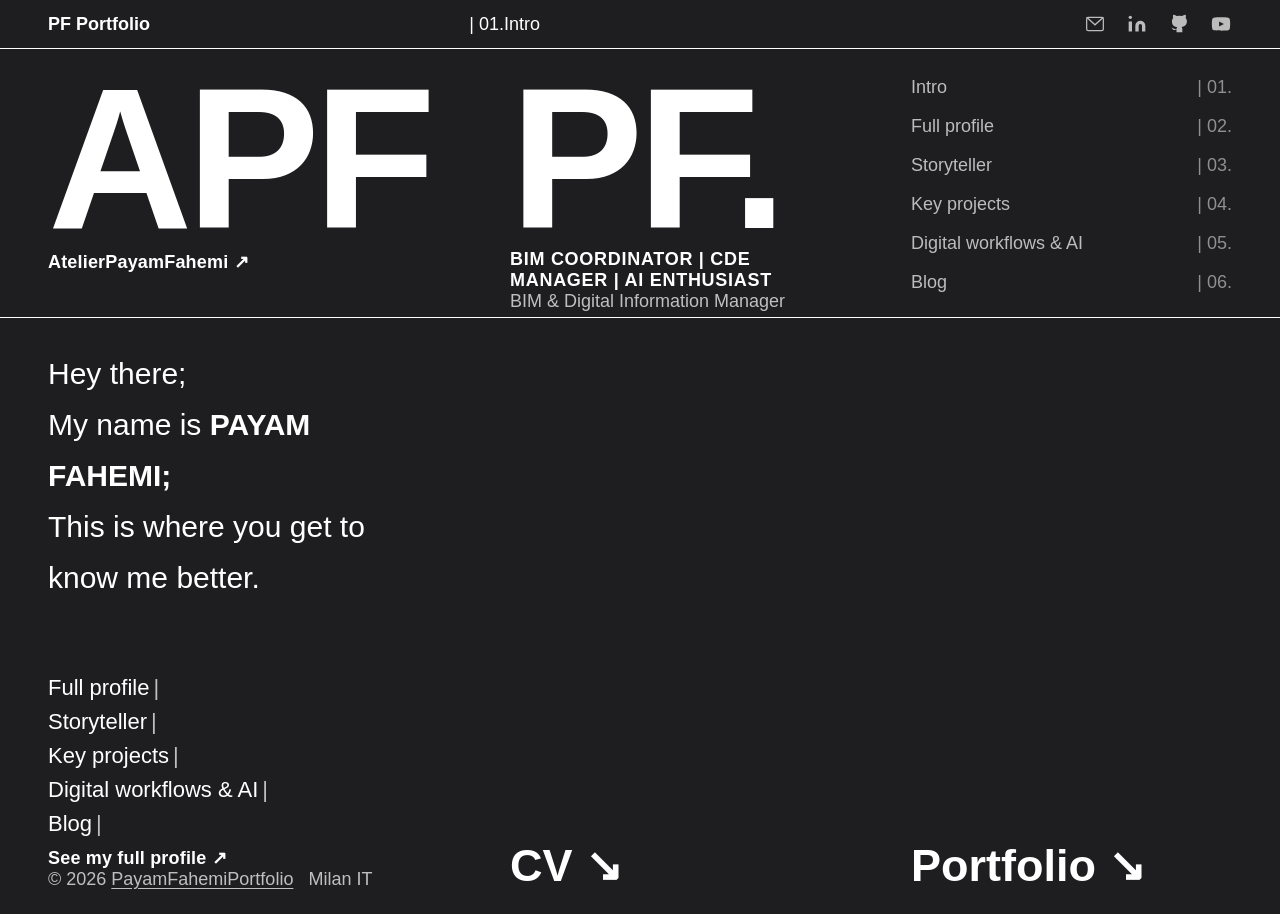
==== index.html @ fe6415f7 "Update index.html" ====
<!DOCTYPE html>
<html lang="en">
<head>
  <meta charset="UTF-8" />
  <meta name="viewport" content="width=device-width, initial-scale=1.0" />
  <title>PF Portfolio</title>
  <link rel="stylesheet" href="css/style.css" />
</head>
<body>

  <!-- ═══════════════════════════════════════════
       HORIZONTAL LINE 1 — separates nav from content
  ═══════════════════════════════════════════ -->

  <!-- NAV ROW -->
  <header class="nav-row">
    <span class="nav-brand">PF Portfolio</span>
    <span class="nav-section">| 01.Intro</span>
    <div class="nav-icons">
      <!-- TODO: replace hrefs with your actual URLs -->
      <a href="mailto:fahemipayam@gmail.com" class="icon-link" aria-label="Email">
        <svg viewBox="0 0 24 24" fill="none" stroke="currentColor" stroke-width="1.5"><rect x="2" y="4" width="20" height="16" rx="2"/><polyline points="2,4 12,13 22,4"/></svg>
      </a>
      <a href="https://www.linkedin.com/in/payamfahemi/" target="_blank" class="icon-link" aria-label="LinkedIn">
        <svg viewBox="0 0 24 24" fill="currentColor"><path d="M16 8a6 6 0 0 1 6 6v7h-4v-7a2 2 0 0 0-2-2 2 2 0 0 0-2 2v7h-4v-7a6 6 0 0 1 6-6z"/><rect x="2" y="9" width="4" height="12"/><circle cx="4" cy="4" r="2"/></svg>
      </a>
      <a href="https://github.com/AtelierPayamFahemi" target="_blank" class="icon-link" aria-label="GitHub">
        <svg viewBox="0 0 24 24" fill="currentColor"><path d="M9 19c-5 1.5-5-2.5-7-3m14 6v-3.87a3.37 3.37 0 0 0-.94-2.61c3.14-.35 6.44-1.54 6.44-7A5.44 5.44 0 0 0 20 4.77 5.07 5.07 0 0 0 19.91 1S18.73.65 16 2.48a13.38 13.38 0 0 0-7 0C6.27.65 5.09 1 5.09 1A5.07 5.07 0 0 0 5 4.77a5.44 5.44 0 0 0-1.5 3.78c0 5.42 3.3 6.61 6.44 7A3.37 3.37 0 0 0 9 18.13V22"/></svg>
      </a>
      <a href="http://www.youtube.com/@AtelierPayamFahemi" target="_blank" class="icon-link" aria-label="YouTube">
        <svg viewBox="0 0 24 24" fill="currentColor"><path d="M22.54 6.42a2.78 2.78 0 0 0-1.95-1.96C18.88 4 12 4 12 4s-6.88 0-8.59.46a2.78 2.78 0 0 0-1.95 1.96A29 29 0 0 0 1 12a29 29 0 0 0 .46 5.58A2.78 2.78 0 0 0 3.41 19.6C5.12 20 12 20 12 20s6.88 0 8.59-.46a2.78 2.78 0 0 0 1.95-1.96A29 29 0 0 0 23 12a29 29 0 0 0-.46-5.58z"/><polygon points="9.75,15.02 15.5,12 9.75,8.98 9.75,15.02" fill="#1E1E20"/></svg>
      </a>
    </div>
  </header>

  <!-- HORIZONTAL LINE 1 -->
  <div class="h-line"></div>

  <!-- ═══════════════════════════════════════════
       MAIN 3-COLUMN GRID
  ═══════════════════════════════════════════ -->
  <main class="main-grid">

    <!-- ── COL 1: APF + AtelierPayamFahemi ── -->
    <section class="col col-1">
      <div class="col-top">
        <h1 class="giant-text">APF</h1>
        <a href="http://www.youtube.com/@AtelierPayamFahemi"
           target="_blank" class="atelier-link">
          AtelierPayamFahemi ↗
        </a>
      </div>
      <div class="col-middle">
        <p class="intro-text">
          Hey there;<br>My name is <strong>PAYAM FAHEMI;</strong><br>This is where you get to know me better.
        </p>
          <nav class="intro-nav">
            <a href="full-profile.html" class="intro-nav-item">Full profile<span class="nav-cursor">|</span><span class="nav-phrase"> Explores my digital CV to view my full professional background, key achievements, and technical skill set.</span></a>
            <a href="storyteller.html" class="intro-nav-item">Storyteller<span class="nav-cursor">|</span><span class="nav-phrase"> Unfolds my professional journey through selected real-world projects, revealing the challenges, lessons, and milestones behind each experience.</span></a>
            <a href="key-projects.html" class="intro-nav-item">Key projects<span class="nav-cursor">|</span><span class="nav-phrase"> Explores a collection of personal projects and creative experiments that reflect my passion for architecture, BIM, and digital innovation.</span></a>
            <a href="digital-workflows.html" class="intro-nav-item">Digital workflows &amp; AI<span class="nav-cursor">|</span><span class="nav-phrase"> Showcases my hands-on experience in developing digital processes, BIM automation, and the use of Artificial Intelligence in architecture.</span></a>
            <a href="blog.html" class="intro-nav-item">Blog<span class="nav-cursor">|</span><span class="nav-phrase"> Shares my thoughts and discoveries, documenting how I continuously engage with architecture, BIM, technology, and the rapidly evolving digital world.</span></a>
            <a href="full-profile.html" class="atelier-link">See my full profile ↗</a>
          </nav>
      </div>
      <div class="col-bottom">
        <div class="footer-col">
          <span>© 2026 <a href="index.html" class="footer-link">PayamFahemiPortfolio</a> &nbsp; Milan IT</span>
        </div>
      </div>
    </section>

    <!-- ── COL 2: PF. + CV ── -->
    <section class="col col-2">
      <div class="col-top">
        <h1 class="giant-text">PF.</h1>
        <!-- <span class="architect-title">PAYAM FAHEMI</span> -->
        <p class="role-line">BIM COORDINATOR | CDE MANAGER | AI ENTHUSIAST</p>
        <p class="role-sub">BIM &amp; Digital Information Manager</p>
      </div>
      <div class="col-bottom">
        <div>
        <div class="cta-links">
          <a href="PDF/CV_2026-PayamFahemi.pdf" class="cta-link" download>CV ↘</a>
        </div>
      </div>
    </section>

    <!-- ── COL 3: nav links + roles + timelapse ── -->
    <section class="col col-3">
      <div class="col-top">
        <nav class="page-nav">
          <a href="index.html"              class="page-nav-item">Intro           <span class="nav-num">| 01.</span></a>
          <a href="full-profile.html"       class="page-nav-item">Full profile     <span class="nav-num">| 02.</span></a>
          <a href="storyteller.html"        class="page-nav-item">Storyteller      <span class="nav-num">| 03.</span></a>
          <a href="key-projects.html"       class="page-nav-item">Key projects     <span class="nav-num">| 04.</span></a>
          <a href="digital-workflows.html"  class="page-nav-item">Digital workflows & AI      <span class="nav-num">| 05.</span></a>
          <a href="blog.html"               class="page-nav-item">Blog             <span class="nav-num">| 06.</span></a>
        </nav>
      </div>
        <div class="col-bottom">
          <div class="cta-links">
            <a href="PDF/Portfolio.pdf" class="cta-link" download>Portfolio ↘</a>
          </div>
        </div>
    </section>

  </main>

  <script>
    // Reset typing animation on each hover
    document.querySelectorAll('.intro-nav-item').forEach(item => {
      const phrase = item.querySelector('.nav-phrase');
      item.addEventListener('mouseenter', () => {
        phrase.style.animation = 'none';
        phrase.offsetHeight; // force reflow
        phrase.style.animation = '';
      });
    });
  </script>
  
</body>
</html>
---- css/style.css ----
/* ═══════════════════════════════════════════
   DESIGN TOKENS
═══════════════════════════════════════════ */
:root {
  --paper:       #1E1E20;
  --white:       #FFFFFF;
  --offwhite:    #BFBFBF;
  --font:        'Calibri', 'Calibri Regular', sans-serif;

  /* Font sizes */
  --fs-giant:    200px;   /* APF, PF. */
  --fs-cta:      45px;    /* Portfolio, CV */
  --fs-body:     18px;    /* all other text */

  /* Layout */
  --gap-col:     80px;    /* gap A — between columns */
  --gap-edge:    48px;    /* gap B — left and right page margin */
  --line-h:      1px;     /* horizontal lines thickness */
  --nav-h:       48px;    /* nav row height */

  --fs-intro-text: 30px;   /* Hey there block */
  --fs-intro-nav:  22px;   /* page list */
}

/* ═══════════════════════════════════════════
   RESET & BASE
═══════════════════════════════════════════ */
*, *::before, *::after { box-sizing: border-box; margin: 0; padding: 0; }

html, body {
  width: 100%;
  height: 100%;
  overflow: hidden;
  background: var(--paper);
  color: var(--white);
  font-family: var(--font);
  font-size: var(--fs-body);
}

a { text-decoration: none; color: inherit; }

/* ═══════════════════════════════════════════
   NAV ROW
═══════════════════════════════════════════ */
.nav-row {
  display: grid;
  grid-template-columns: 1fr 1fr 1fr;
  column-gap: var(--gap-col);
  padding: 0 var(--gap-edge);
  height: var(--nav-h);
  align-items: center;
}

.nav-brand {
  font-size: var(--fs-body);
  font-weight: 700;
  color: var(--white);
  white-space: nowrap;
}

.nav-section {
  font-size: var(--fs-body);
  color: var(--white);
  flex: 1;
}

.nav-icons {
  display: flex;
  align-items: center;
  gap: 20px;
  margin-left: auto;
}

.icon-link {
  width: 22px;
  height: 22px;
  color: var(--white);
  display: flex;
  align-items: center;
  justify-content: center;
  opacity: 0.7;
  transition: opacity 0.2s;
}
.icon-link svg { width: 20px; height: 20px; }
.icon-link:hover { opacity: 1; }

/* ═══════════════════════════════════════════
   HORIZONTAL LINES
═══════════════════════════════════════════ */
.h-line {
  width: 100%;
  height: var(--line-h);
  background: var(--white);
}

.h-line--col {
  width: 100%;
  height: var(--line-h);
  background: var(--white);
  margin: 12px 0;
}

/* ═══════════════════════════════════════════
   MAIN 3-COLUMN GRID
═══════════════════════════════════════════ */
.main-grid {
  display: grid;
  grid-template-columns: 1fr 1fr 1fr;
  column-gap: var(--gap-col);
  padding: 0 var(--gap-edge);
  height: calc(100vh - var(--nav-h) - var(--line-h));
  overflow: visible;
  position: relative;
}

/* Continuous horizontal line 2 — spans all 3 columns */
.main-grid::after {
  content: '';
  position: absolute;
  left: 0;
  right: 0;
  height: 1px;
  background: var(--white);
  top: calc(var(--fs-giant) * 0.9 + 16px + 72px);
  pointer-events: none;
}

.col {
  display: flex;
  flex-direction: column;
  height: 100%;
  overflow: visible;
}

.col-top {
  padding-top: 20px;
}

.col-bottom {
  margin-top: auto;
  padding-bottom: 24px;
}

.col-1 .col-middle {
  flex: 1;
  display: flex;
  flex-direction: column;
  justify-content: center;
  gap: 48px;
  max-height: fit-content;
  align-self: center;
  padding-top: 75px;
  overflow: visible;
}

/* ═══════════════════════════════════════════
   GIANT TEXT — APF / PF.
═══════════════════════════════════════════ */
.giant-text {
  font-size: var(--fs-giant);
  font-weight: 700;
  color: var(--white);
  line-height: 0.9;
  letter-spacing: -0.03em;
}

/* ═══════════════════════════════════════════
   COL 1
═══════════════════════════════════════════ */
.atelier-link {
  font-size: var(--fs-body);
  color: var(--white);
  font-weight: 700;
  letter-spacing: 0.01em; 
  transition: opacity 0.2s;
  margin-top: 2px;
  display: inline-block;
}
.atelier-link:hover { opacity: 0.7; }

.footer-col {
  display: flex;
  flex-direction: column;
  gap: 4px;
  font-size: var(--fs-body);
  color: var(--offwhite);
  margin-top: auto;
}

.footer-link {
  color: var(--offwhite);
  text-decoration: underline;
  text-underline-offset: 3px;
}


/* ═══════════════════════════════════════════
   COL 2
═══════════════════════════════════════════ */
.architect-title {
  font-size: var(--fs-body);
  color: var(--white);
  font-weight: 700;
}

.intro-text {
  font-size: var(--fs-intro-text);
  color: var(--white);
  line-height: 1.7;
  flex: 1;
  padding-top: 0px;
}

.cta-links {
  display: flex;
  flex-direction: column;
  gap: 4px;
}

.cta-link {
  font-size: var(--fs-cta);
  font-weight: 700;
  color: var(--white);
  line-height: 1.1;
  transition: opacity 0.2s;
}
.cta-link:hover { opacity: 0.7; }

/* ═══════════════════════════════════════════
   COL 3
═══════════════════════════════════════════ */
.page-nav {
  display: flex;
  flex-direction: column;
  gap: 2px;
}

.page-nav-item {
  font-size: var(--fs-body);
  color: var(--white);
  display: flex;
  justify-content: space-between;
  align-items: baseline;
  opacity: 0.7;
  transition: opacity 0.2s;
  padding: 8px 0;
}
.page-nav-item:hover { opacity: 1; }

.nav-num {
  color: var(--offwhite);
  font-size: var(--fs-body);
}

.roles {
  margin-top: 16px;
  display: flex;
  flex-direction: column;
  gap: 2px;
}

.role-line {
  font-size: var(--fs-body);
  color: var(--white);
  font-weight: 700;
  letter-spacing: 0.04em;
}

.role-sub {
  font-size: var(--fs-body);
  color: var(--offwhite);
}

/* ── Timelapse ── */
.timelapse-wrap {
  flex: 1;
  margin-top: 0px;
  overflow: hidden;
}

.timelapse-placeholder,
.timelapse-video {
  width: 100%;
  height: 100%;
  background: #252527;
  object-fit: cover;
  display: block;
}

/* ─── INTRO NAV LIST ──────────────────────────────────── */
.intro-nav {
  display:        flex;
  flex-direction: column;
  gap:            8px;
  margin-top:     24px;
}

.intro-nav-item {
  position:    relative;
  white-space: nowrap;
  display:     flex;
  align-items: baseline;
  font-size: var(--fs-intro-nav);
}

.nav-phrase {
  position:   absolute;
  left:       60%;
  top:        0;
  color:      var(--offwhite);
  font-style: italic;
  white-space: nowrap;
  overflow:   hidden;
  max-width:  0;
  z-index:    999;
  pointer-events: none;
}

.intro-nav-item:hover .nav-phrase {
  animation: typeIn 0.6s steps(30, end) forwards;
}

@keyframes typeIn {
  from { max-width: 0; }
  to   { max-width: 1800px; }
}

.intro-nav-item:hover::after { opacity: 1; }

.nav-cursor {
  display:     inline-block;
  margin-right: 0;
  margin-left: 4px;
  animation:   blink 1s step-end infinite;
  color:       var(--offwhite);
}

@keyframes blink {
  0%, 100% { opacity: 1; }
  50%       { opacity: 0; }
}
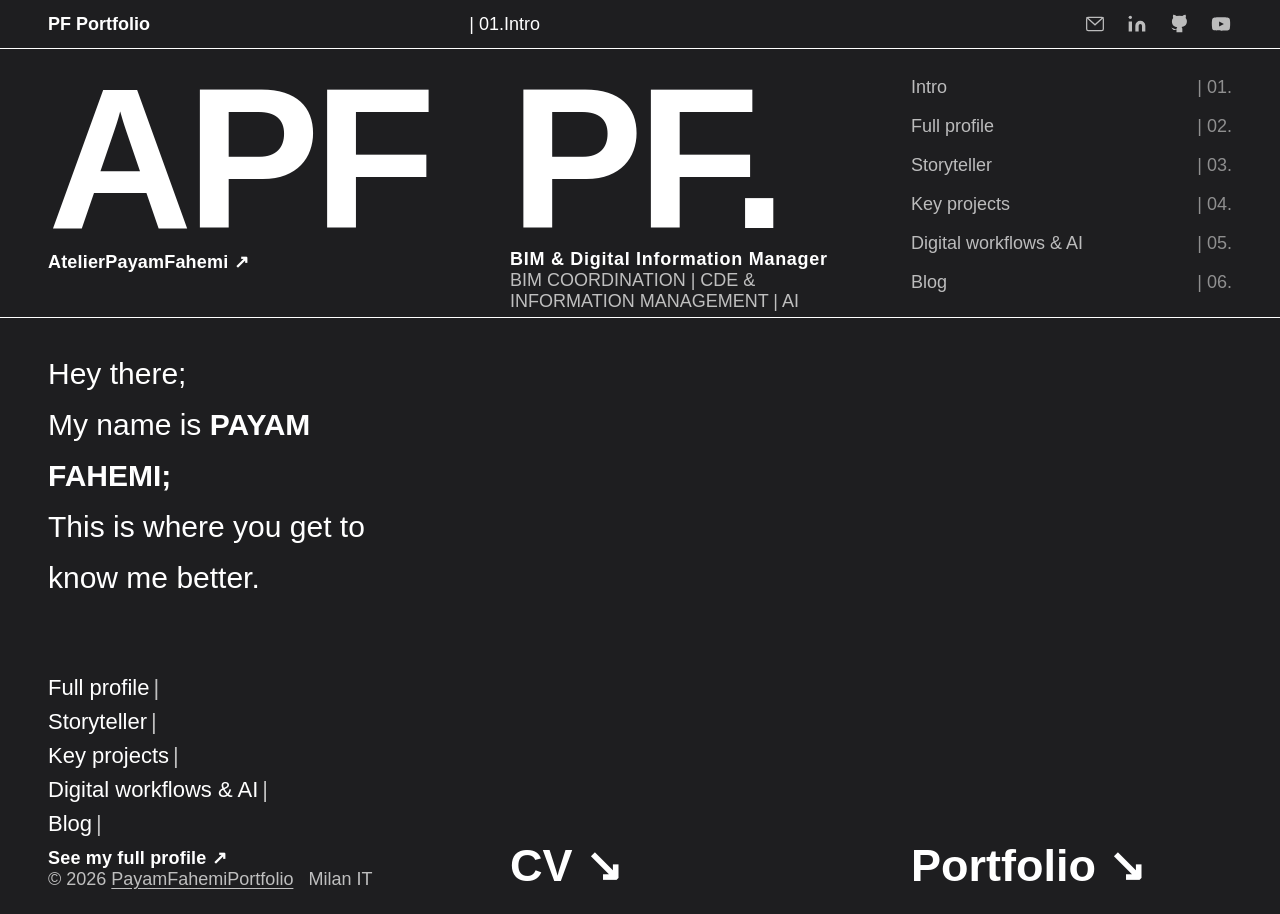
==== commit bd41f1b5: "Update index.html" ====
--- a/index.html
+++ b/index.html
@@ -75,8 +75,8 @@
       <div class="col-top">
         <h1 class="giant-text">PF.</h1>
         <!-- <span class="architect-title">PAYAM FAHEMI</span> -->
-        <p class="role-line">BIM COORDINATOR | CDE MANAGER | AI ENTHUSIAST</p>
-        <p class="role-sub">BIM &amp; Digital Information Manager</p>
+        <p class="role-line">BIM &amp; Digital Information Manager</p>
+        <p class="role-sub">BIM COORDINATION | CDE &amp INFORMATION MANAGEMENT | AI</p>
       </div>
       <div class="col-bottom">
         <div>
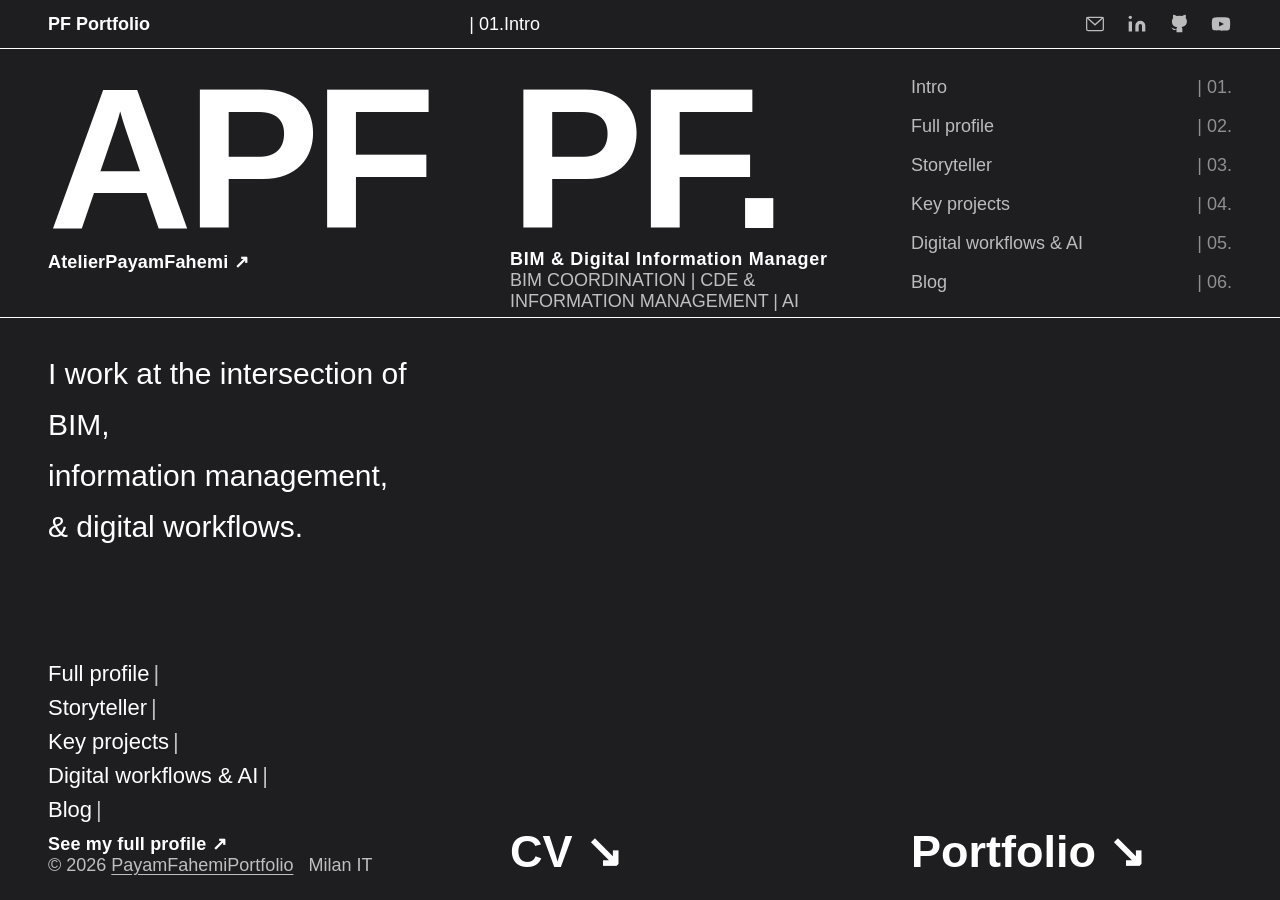
==== commit db6ab08a: "Update index.html" ====
--- a/index.html
+++ b/index.html
@@ -52,7 +52,7 @@
       </div>
       <div class="col-middle">
         <p class="intro-text">
-          Hey there;<br>My name is <strong>PAYAM FAHEMI;</strong><br>This is where you get to know me better.
+          I work at the intersection of BIM,<br>information management,<br>&amp digital workflows.
         </p>
           <nav class="intro-nav">
             <a href="full-profile.html" class="intro-nav-item">Full profile<span class="nav-cursor">|</span><span class="nav-phrase"> Explores my digital CV to view my full professional background, key achievements, and technical skill set.</span></a>
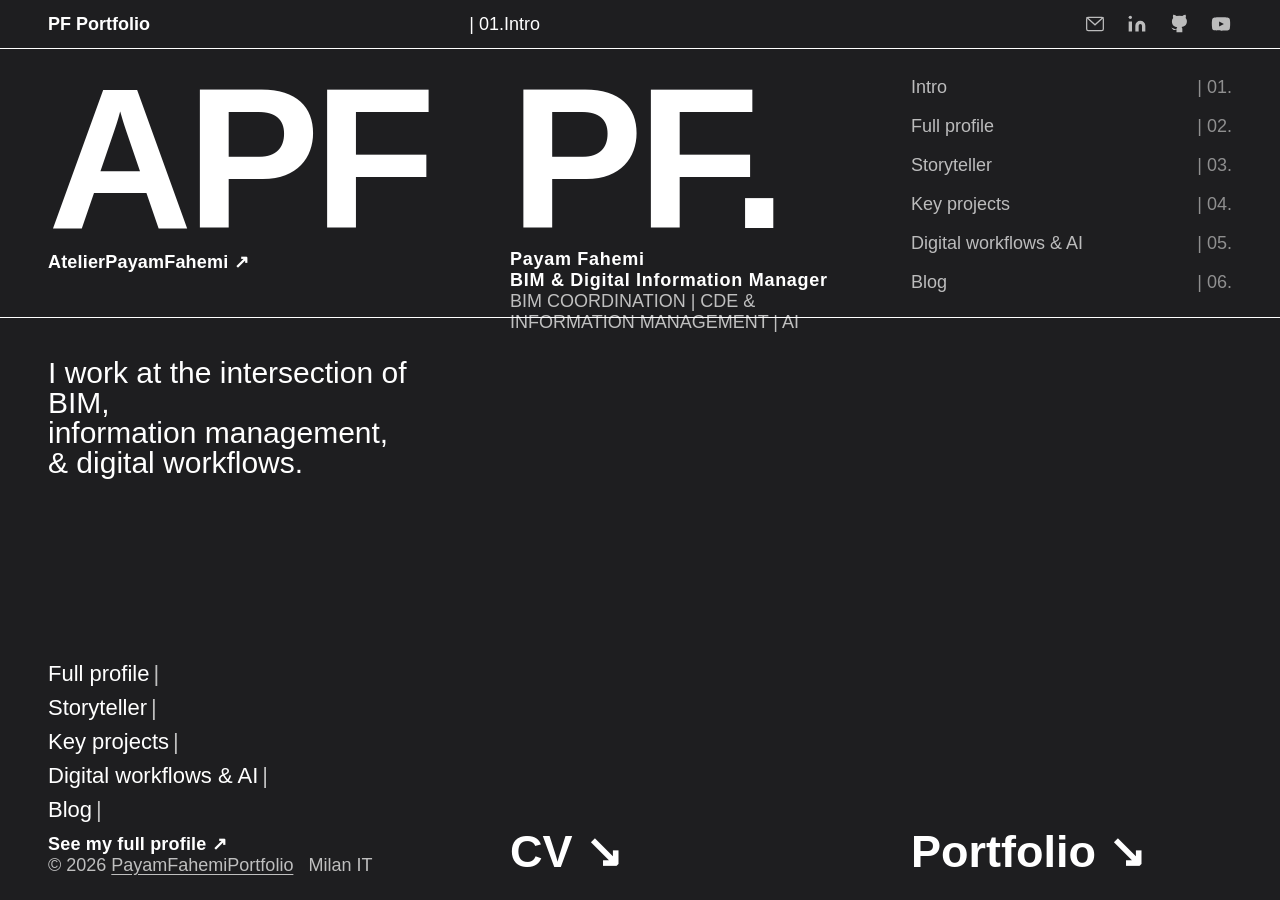
==== commit e379b001: "Update index.html" ====
--- a/index.html
+++ b/index.html
@@ -74,7 +74,7 @@
     <section class="col col-2">
       <div class="col-top">
         <h1 class="giant-text">PF.</h1>
-        <!-- <span class="architect-title">PAYAM FAHEMI</span> -->
+        <p class="role-line">Payam Fahemi</p>
         <p class="role-line">BIM &amp; Digital Information Manager</p>
         <p class="role-sub">BIM COORDINATION | CDE &amp INFORMATION MANAGEMENT | AI</p>
       </div>
--- a/css/style.css
+++ b/css/style.css
@@ -206,9 +206,9 @@
 .intro-text {
   font-size: var(--fs-intro-text);
   color: var(--white);
-  line-height: 1.7;
+  line-height: 1;
   flex: 1;
-  padding-top: 0px;
+  padding-top: 10px;
 }
 
 .cta-links {
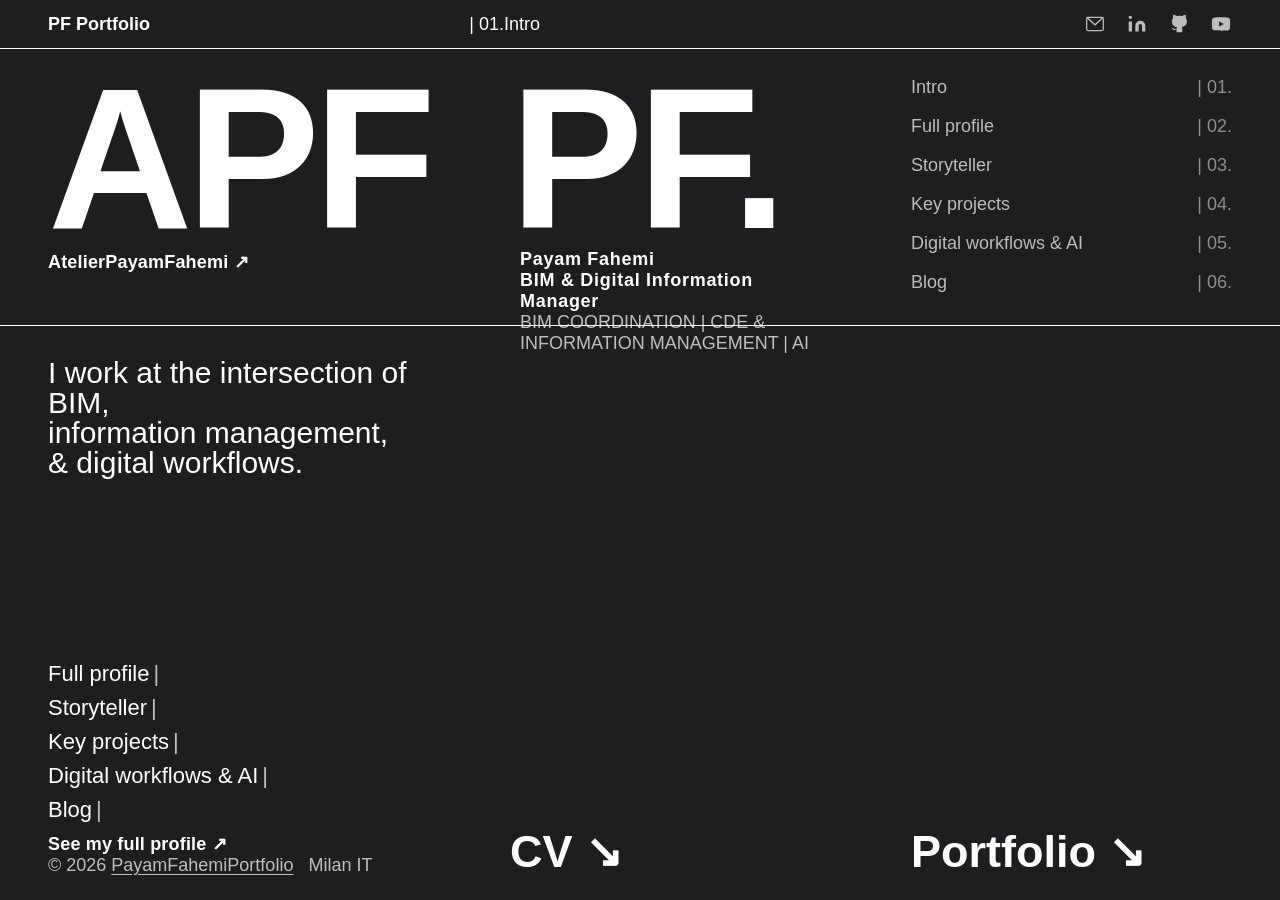
==== commit 1b0ef871: "Update index.html" ====
--- a/index.html
+++ b/index.html
@@ -3,7 +3,7 @@
 <head>
   <meta charset="UTF-8" />
   <meta name="viewport" content="width=device-width, initial-scale=1.0" />
-  <title>PF Portfolio</title>
+  <title>PayamFahemi</title>
   <link rel="stylesheet" href="css/style.css" />
 </head>
 <body>
--- a/css/style.css
+++ b/css/style.css
@@ -121,7 +121,7 @@
   right: 0;
   height: 1px;
   background: var(--white);
-  top: calc(var(--fs-giant) * 0.9 + 16px + 72px);
+  top: calc(var(--fs-giant) * 0.9 + 16px + 80px);
   pointer-events: none;
 }
 
@@ -264,11 +264,13 @@
   color: var(--white);
   font-weight: 700;
   letter-spacing: 0.04em;
+  margin-left: 10px;
 }
 
 .role-sub {
   font-size: var(--fs-body);
   color: var(--offwhite);
+  margin-left: 10px;
 }
 
 /* ── Timelapse ── */
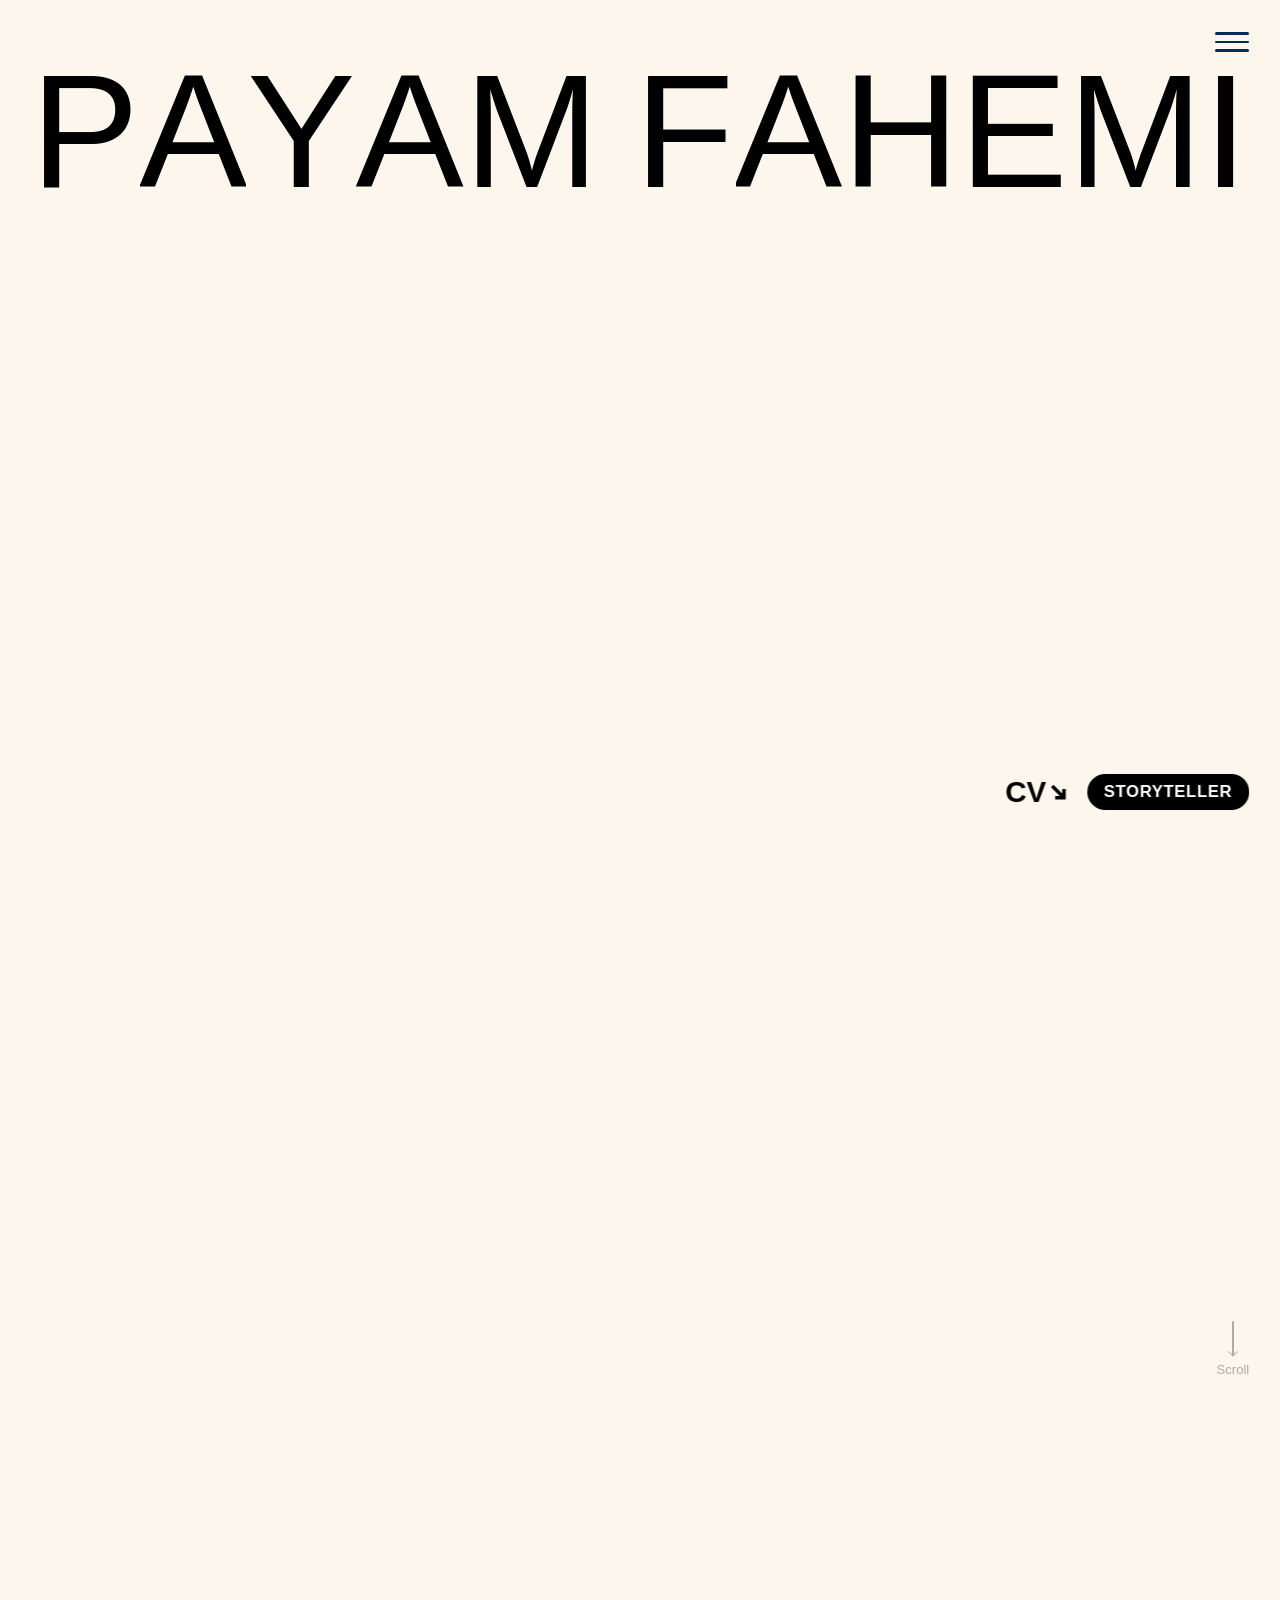
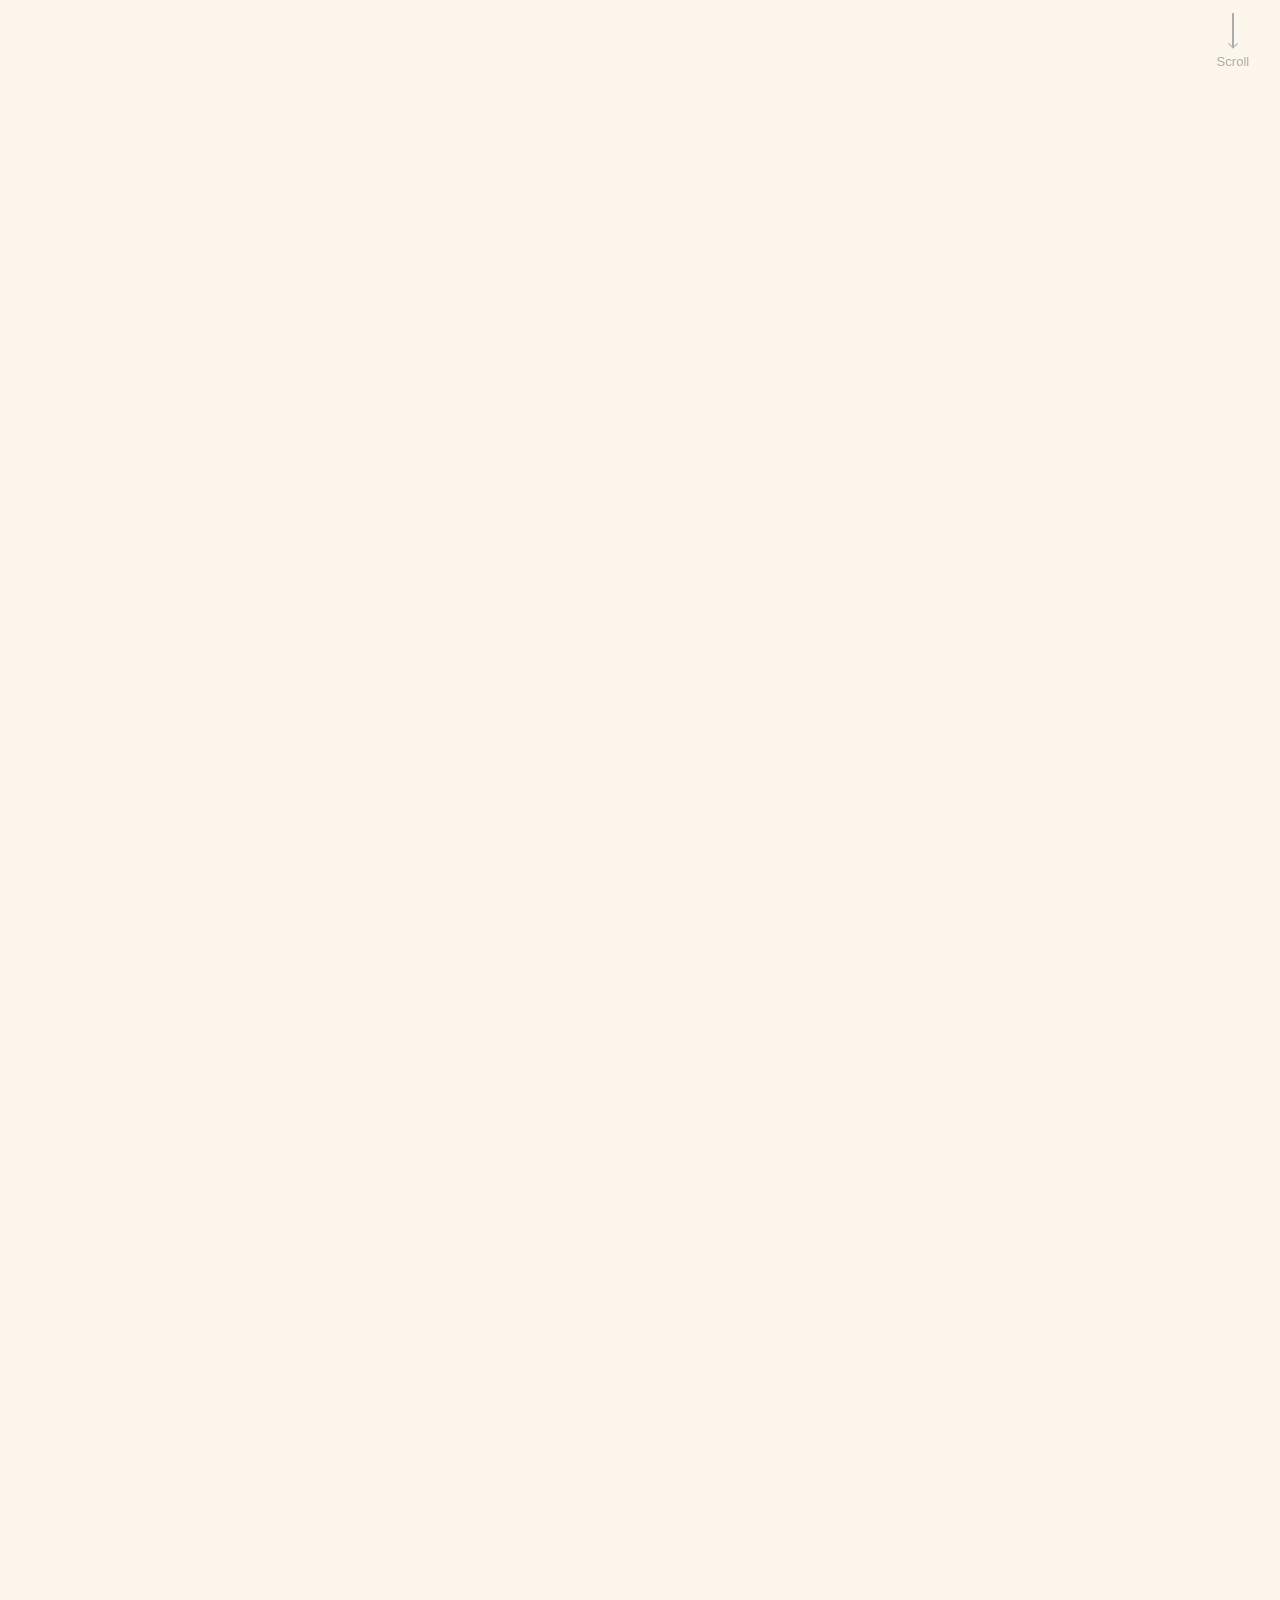
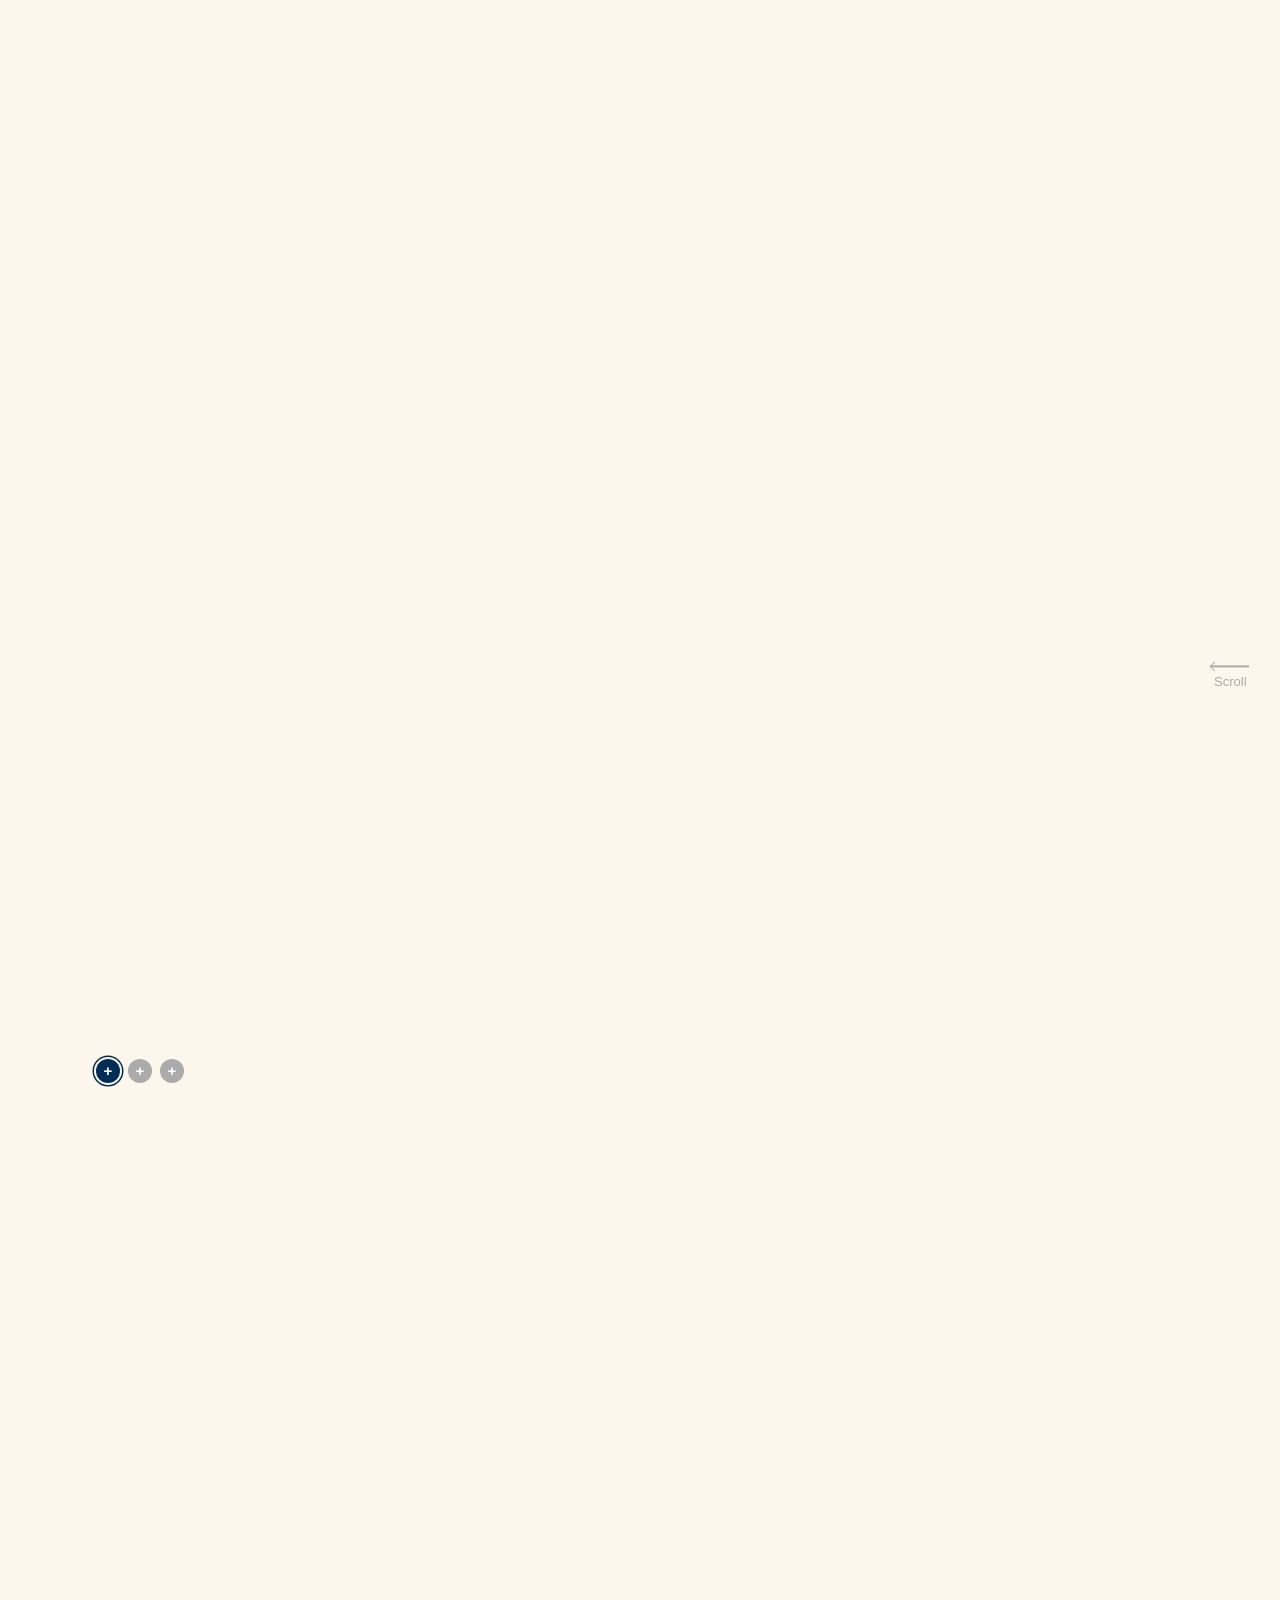
==== commit d6525ddd: "Add files via upload" ====
--- a/index.html
+++ b/index.html
@@ -1,123 +1,127 @@
 <!DOCTYPE html>
 <html lang="en">
 <head>
-  <meta charset="UTF-8" />
-  <meta name="viewport" content="width=device-width, initial-scale=1.0" />
-  <title>PayamFahemi</title>
-  <link rel="stylesheet" href="css/style.css" />
+  <meta charset="utf-8">
+  <meta name="viewport" content="width=device-width, initial-scale=1">
+  <title>Payam Fahemi — Architect · BIM Coordinator</title>
+  <meta name="description" content="Payam Fahemi — Architect, BIM Coordinator and BIM & Digital Information Manager based in Milan.">
+  <link rel="icon" href="Source/MAIN_Logo.png">
+  <link rel="preload" href="fonts/BebasNeue-Regular.woff2" as="font" type="font/woff2" crossorigin>
+  <link rel="stylesheet" href="style.css">
 </head>
-<body>
+<body class="page-main hdr-intro" data-page="main">
 
-  <!-- ═══════════════════════════════════════════
-       HORIZONTAL LINE 1 — separates nav from content
-  ═══════════════════════════════════════════ -->
-
-  <!-- NAV ROW -->
-  <header class="nav-row">
-    <span class="nav-brand">PF Portfolio</span>
-    <span class="nav-section">| 01.Intro</span>
-    <div class="nav-icons">
-      <!-- TODO: replace hrefs with your actual URLs -->
-      <a href="mailto:fahemipayam@gmail.com" class="icon-link" aria-label="Email">
-        <svg viewBox="0 0 24 24" fill="none" stroke="currentColor" stroke-width="1.5"><rect x="2" y="4" width="20" height="16" rx="2"/><polyline points="2,4 12,13 22,4"/></svg>
-      </a>
-      <a href="https://www.linkedin.com/in/payamfahemi/" target="_blank" class="icon-link" aria-label="LinkedIn">
-        <svg viewBox="0 0 24 24" fill="currentColor"><path d="M16 8a6 6 0 0 1 6 6v7h-4v-7a2 2 0 0 0-2-2 2 2 0 0 0-2 2v7h-4v-7a6 6 0 0 1 6-6z"/><rect x="2" y="9" width="4" height="12"/><circle cx="4" cy="4" r="2"/></svg>
-      </a>
-      <a href="https://github.com/AtelierPayamFahemi" target="_blank" class="icon-link" aria-label="GitHub">
-        <svg viewBox="0 0 24 24" fill="currentColor"><path d="M9 19c-5 1.5-5-2.5-7-3m14 6v-3.87a3.37 3.37 0 0 0-.94-2.61c3.14-.35 6.44-1.54 6.44-7A5.44 5.44 0 0 0 20 4.77 5.07 5.07 0 0 0 19.91 1S18.73.65 16 2.48a13.38 13.38 0 0 0-7 0C6.27.65 5.09 1 5.09 1A5.07 5.07 0 0 0 5 4.77a5.44 5.44 0 0 0-1.5 3.78c0 5.42 3.3 6.61 6.44 7A3.37 3.37 0 0 0 9 18.13V22"/></svg>
-      </a>
-      <a href="http://www.youtube.com/@AtelierPayamFahemi" target="_blank" class="icon-link" aria-label="YouTube">
-        <svg viewBox="0 0 24 24" fill="currentColor"><path d="M22.54 6.42a2.78 2.78 0 0 0-1.95-1.96C18.88 4 12 4 12 4s-6.88 0-8.59.46a2.78 2.78 0 0 0-1.95 1.96A29 29 0 0 0 1 12a29 29 0 0 0 .46 5.58A2.78 2.78 0 0 0 3.41 19.6C5.12 20 12 20 12 20s6.88 0 8.59-.46a2.78 2.78 0 0 0 1.95-1.96A29 29 0 0 0 23 12a29 29 0 0 0-.46-5.58z"/><polygon points="9.75,15.02 15.5,12 9.75,8.98 9.75,15.02" fill="#1E1E20"/></svg>
-      </a>
+  <!-- ============================== HEADER ============================== -->
+  <header class="hdr">
+    <a class="hdr-logo" href="index.html#home"><img data-img="MAIN_Logo" alt="Payam Fahemi logo"></a>
+    <span class="hdr-slot hdr-slot-name" aria-hidden="true">PAYAM FAHEMI</span>
+    <div class="hdr-slot hdr-slot-cta" aria-hidden="true"></div>
+    <div class="hdr-right">
+      <span class="hdr-anchor"></span>
+      <button class="hdr-burger" aria-label="Open menu"><i></i><i></i><i></i></button>
     </div>
   </header>
+  <button class="side-menu">Menu</button>
 
-  <!-- HORIZONTAL LINE 1 -->
-  <div class="h-line"></div>
+  <main>
 
-  <!-- ═══════════════════════════════════════════
-       MAIN 3-COLUMN GRID
-  ═══════════════════════════════════════════ -->
-  <main class="main-grid">
+    <!-- ============================== HERO ============================== -->
+    <!-- The name PAYAM FAHEMI and the CV / STORYTELLER buttons are added by main.js -->
+    <section class="sec-hero" id="home" aria-label="Payam Fahemi"></section>
 
-    <!-- ── COL 1: APF + AtelierPayamFahemi ── -->
-    <section class="col col-1">
-      <div class="col-top">
-        <h1 class="giant-text">APF</h1>
-        <a href="http://www.youtube.com/@AtelierPayamFahemi"
-           target="_blank" class="atelier-link">
-          AtelierPayamFahemi ↗
-        </a>
+
+    <!-- ============================== ABOUT ME ============================== -->
+    <!-- data-step = the order in which blocks appear while scrolling -->
+    <section class="pin sec-about" id="about" data-steps="4">
+      <div class="stage">
+        <div class="about">
+
+          <div class="about-left rv" data-step="0">
+            <h2 class="about-title">ABOUT ME</h2>
+            <p class="about-tagline">I work at the intersection of <b>BIM</b>,<br><b>information management</b>,<br>&amp; <b>digital workflows</b>.</p>
+            <div class="about-photo"><img data-img="MAIN_ProfilePicture" alt="Portrait of Payam Fahemi"></div>
+          </div>
+
+          <div class="about-right">
+            <p class="about-desc rv" data-step="1">Architect, BIM Coordinator and BIM &amp; Digital Information Manager with extensive experience in managing multidisciplinary BIM processes across complex projects, including healthcare, residential, and large-scale developments. Expert in BIM strategy, model governance, and information management, with a strong focus on data quality, interoperability, and compliance with project information requirements.</p>
+
+            <div class="rv" data-step="2">
+              <h3 class="about-block-title">IDEOLOGY</h3>
+              <p class="about-ideology">Unhinged curiosity,<br>skin in the game,<br>not just software, but workflows.</p>
+            </div>
+
+            <div class="rv" data-step="3">
+              <a class="about-link arrow-link" href="certificates.html" target="_blank" rel="noopener" data-icon="ne">CERTIFICATES</a>
+            </div>
+
+            <div class="rv" data-step="4">
+              <a class="about-link" href="#contacts" data-scroll="contacts">CONTACTS</a>
+            </div>
+          </div>
+
+        </div>
+        <span class="scroll-cue" data-dir="down"><i></i><span>Scroll</span></span>
       </div>
-      <div class="col-middle">
-        <p class="intro-text">
-          I work at the intersection of BIM,<br>information management,<br>&amp digital workflows.
-        </p>
-          <nav class="intro-nav">
-            <a href="full-profile.html" class="intro-nav-item">Full profile<span class="nav-cursor">|</span><span class="nav-phrase"> Explores my digital CV to view my full professional background, key achievements, and technical skill set.</span></a>
-            <a href="storyteller.html" class="intro-nav-item">Storyteller<span class="nav-cursor">|</span><span class="nav-phrase"> Unfolds my professional journey through selected real-world projects, revealing the challenges, lessons, and milestones behind each experience.</span></a>
-            <a href="key-projects.html" class="intro-nav-item">Key projects<span class="nav-cursor">|</span><span class="nav-phrase"> Explores a collection of personal projects and creative experiments that reflect my passion for architecture, BIM, and digital innovation.</span></a>
-            <a href="digital-workflows.html" class="intro-nav-item">Digital workflows &amp; AI<span class="nav-cursor">|</span><span class="nav-phrase"> Showcases my hands-on experience in developing digital processes, BIM automation, and the use of Artificial Intelligence in architecture.</span></a>
-            <a href="blog.html" class="intro-nav-item">Blog<span class="nav-cursor">|</span><span class="nav-phrase"> Shares my thoughts and discoveries, documenting how I continuously engage with architecture, BIM, technology, and the rapidly evolving digital world.</span></a>
-            <a href="full-profile.html" class="atelier-link">See my full profile ↗</a>
-          </nav>
+    </section>
+
+
+    <!-- ============================== SOLUTIONS ============================== -->
+    <!-- steps: 0 title · 1 tagline · 2 dot · 3 network · 4–7 each solution (texts in content.js) -->
+    <section class="pin sec-solutions" id="solutions" data-steps="7">
+      <div class="stage">
+        <canvas class="dots-canvas" aria-hidden="true"></canvas>
+        <h2 class="sec-title" data-title="SOLUTIONS"></h2>
+        <p class="sol-tagline rv" data-only="1">ARCHITECTURE IS DATA.<br>I BUILD THE SYSTEMS THAT MAKE IT SPEAK.</p>
+        <div class="net">
+          <svg class="net-lines" aria-hidden="true"></svg>
+          <button class="net-core" aria-label="Show all solutions">+</button>
+        </div>
+        <div class="sol-panels"></div>
+        <span class="scroll-cue" data-dir="down"><i></i><span>Scroll</span></span>
       </div>
-      <div class="col-bottom">
-        <div class="footer-col">
-          <span>© 2026 <a href="index.html" class="footer-link">PayamFahemiPortfolio</a> &nbsp; Milan IT</span>
+    </section>
+
+
+    <!-- ============================== KEY PROJECTS ============================== -->
+    <!-- projects are written in content.js → PROJECTS -->
+    <section class="pin sec-projects" id="key-projects" data-steps="3">
+      <div class="stage">
+        <h2 class="sec-title" data-title="KEY PROJECTS"></h2>
+        <div class="kp-wrap"></div>
+        <div class="kp-dots"></div>
+        <span class="scroll-cue" data-dir="left"><i></i><span>Scroll</span></span>
+      </div>
+    </section>
+
+
+    <!-- ============================== CONTACTS ============================== -->
+    <section class="pin sec-contacts" id="contacts" data-steps="5">
+      <div class="stage">
+        <h2 class="sec-title" data-title="CONTACTS"></h2>
+
+        <div class="ct-say">
+          <p class="up rv" data-step="2">I am a <b>continual improver</b>.</p>
+          <p class="up rv" data-step="3">My <b>curiosity</b> and <b>contextualizing mindset</b> led me to build this.</p>
+          <p class="gap rv" data-step="4">The idea, UI design and creative direction are mine.</p>
+          <p class="rv" data-step="5">Brought to life with claude.ai.</p>
+        </div>
+
+        <div class="ct-grid rv" data-step="1">
+          <div><p class="ct-label">Pages</p><ul class="ct-list ct-pages"></ul></div>
+          <div><p class="ct-label">Contacts</p><ul class="ct-list ct-contacts"></ul></div>
+          <div class="ct-cta"></div>
+        </div>
+
+        <div class="ct-bar rv" data-step="1">
+          <small class="ct-copy"></small>
+          <button class="ct-top">Back to top</button>
         </div>
       </div>
     </section>
 
-    <!-- ── COL 2: PF. + CV ── -->
-    <section class="col col-2">
-      <div class="col-top">
-        <h1 class="giant-text">PF.</h1>
-        <p class="role-line">Payam Fahemi</p>
-        <p class="role-line">BIM &amp; Digital Information Manager</p>
-        <p class="role-sub">BIM COORDINATION | CDE &amp INFORMATION MANAGEMENT | AI</p>
-      </div>
-      <div class="col-bottom">
-        <div>
-        <div class="cta-links">
-          <a href="PDF/CV_2026-PayamFahemi.pdf" class="cta-link" download>CV ↘</a>
-        </div>
-      </div>
-    </section>
-
-    <!-- ── COL 3: nav links + roles + timelapse ── -->
-    <section class="col col-3">
-      <div class="col-top">
-        <nav class="page-nav">
-          <a href="index.html"              class="page-nav-item">Intro           <span class="nav-num">| 01.</span></a>
-          <a href="full-profile.html"       class="page-nav-item">Full profile     <span class="nav-num">| 02.</span></a>
-          <a href="storyteller.html"        class="page-nav-item">Storyteller      <span class="nav-num">| 03.</span></a>
-          <a href="key-projects.html"       class="page-nav-item">Key projects     <span class="nav-num">| 04.</span></a>
-          <a href="digital-workflows.html"  class="page-nav-item">Digital workflows & AI      <span class="nav-num">| 05.</span></a>
-          <a href="blog.html"               class="page-nav-item">Blog             <span class="nav-num">| 06.</span></a>
-        </nav>
-      </div>
-        <div class="col-bottom">
-          <div class="cta-links">
-            <a href="PDF/Portfolio.pdf" class="cta-link" download>Portfolio ↘</a>
-          </div>
-        </div>
-    </section>
-
   </main>
 
-  <script>
-    // Reset typing animation on each hover
-    document.querySelectorAll('.intro-nav-item').forEach(item => {
-      const phrase = item.querySelector('.nav-phrase');
-      item.addEventListener('mouseenter', () => {
-        phrase.style.animation = 'none';
-        phrase.offsetHeight; // force reflow
-        phrase.style.animation = '';
-      });
-    });
-  </script>
-  
+  <script src="content.js"></script>
+  <script src="main.js"></script>
 </body>
 </html>
--- a/style.css
+++ b/style.css
@@ -0,0 +1,911 @@
+/* =====================================================================
+   STYLE.CSS — PAYAM FAHEMI · PERSONAL WEBSITE
+   ---------------------------------------------------------------------
+   00  FONTS
+   01  TOKENS (colours · 4 font sizes · spacing)
+   02  BASE
+   03  SHARED · header, logo, menu
+   04  SHARED · flying titles
+   05  SHARED · buttons, links, arrows
+   06  SHARED · curtain reveals & scroll cue
+   07  SHARED · pinned sections (scroll scenes)
+   08  SHARED · pop-up cards
+   10  MAIN · hero & about
+   11  MAIN · solutions
+   12  MAIN · key projects
+   13  MAIN · contacts
+   20  CERTIFICATES
+   30  STORYTELLER · intro & chapter list
+   31  STORYTELLER · chapter scenes
+   32  STORYTELLER · moments & thread
+   33  STORYTELLER · today & progress bar
+   40  PROJECT PAGE
+   90  REDUCED MOTION
+   ---------------------------------------------------------------------
+   Desktop layout  = min-width 900px AND min-height 560px.
+   Below that = mobile layout (sections stack in one column).
+   ===================================================================== */
+
+
+/* =====================================================================
+   00  FONTS
+   ===================================================================== */
+@font-face {
+  font-family: "Bebas Neue";
+  src: local("Bebas Neue"), local("BebasNeue-Regular"),
+       url("fonts/BebasNeue-Regular.woff2") format("woff2");
+  font-weight: 400 700;
+  font-display: swap;
+}
+/* Carlito = free twin of Calibri (identical letter widths).
+   Calibri is used first when the device has it. */
+@font-face {
+  font-family: "Carlito";
+  src: url("fonts/Carlito-Regular.woff2") format("woff2");
+  font-weight: 400;
+  font-display: swap;
+}
+@font-face {
+  font-family: "Carlito";
+  src: url("fonts/Carlito-Bold.woff2") format("woff2");
+  font-weight: 700;
+  font-display: swap;
+}
+
+
+/* =====================================================================
+   01  TOKENS
+   ===================================================================== */
+:root {
+  /* — palette (only these) — */
+  --white:    rgb(255 255 255);
+  --seashell: rgb(253 246 237);
+  --navy:     rgb(0 45 85);
+  --black:    rgb(0 0 0);
+  --gray:     rgb(171 171 171);
+
+  /* — fonts — */
+  --font-head: "Bebas Neue", "Arial Narrow", sans-serif;
+  --font-text: Calibri, "Carlito", "Segoe UI", sans-serif;
+
+  /* — the 4 font sizes — */
+  --fs-1: clamp(2.2rem, 7.6vw, 8.5rem);   /* display: + SOLUTIONS, chapters   */
+  --fs-2: clamp(1.5rem, 2.3vw, 2.6rem);   /* header titles, PAYAM FAHEMI     */
+  --fs-3: clamp(1rem, 1.3vw, 1.5rem);   /* main titles & key words          */
+  --fs-4: clamp(.82rem, .95vw, 1.05rem);      /* descriptions & labels            */
+
+  /* — spacing & motion — */
+  --pad: clamp(1.1rem, 2.4vw, 2.6rem);
+  --header-h: 64px;
+  --radius: 18px;
+  --ease: cubic-bezier(.22, .8, .2, 1);
+  --ease-curtain: cubic-bezier(.77, 0, .18, 1);
+  --t-curtain: .95s;
+
+  /* — page colours (changed per section/page) — */
+  --page-bg: var(--seashell);
+  --ink: var(--navy);
+}
+@media (min-width: 900px) and (min-height: 560px) {
+  :root { --header-h: 84px; }
+}
+
+
+/* =====================================================================
+   02  BASE
+   ===================================================================== */
+*, *::before, *::after { box-sizing: border-box; }
+html { -webkit-text-size-adjust: 100%; }
+body {
+  margin: 0;
+  background: var(--page-bg);
+  color: var(--ink);
+  font-family: var(--font-text);
+  font-size: var(--fs-4);
+  line-height: 1.35;
+  -webkit-font-smoothing: antialiased;
+  overflow-x: hidden;
+}
+img { display: block; max-width: 100%; }
+a { color: inherit; text-decoration: none; }
+button { font: inherit; color: inherit; background: none; border: 0; padding: 0; cursor: pointer; }
+h1, h2, h3, h4, p, ul, figure { margin: 0; }
+ul { padding: 0; list-style: none; }
+b, strong { font-weight: 700; }
+::selection { background: var(--navy); color: var(--white); }
+:focus-visible { outline: 2px solid var(--navy); outline-offset: 3px; }
+
+.t-head  { font-family: var(--font-head); font-weight: 400; letter-spacing: .005em; line-height: .92; }
+.t-gray  { color: var(--gray); }
+.visually-hidden { position: absolute !important; width: 1px; height: 1px; overflow: hidden; clip: rect(0 0 0 0); white-space: nowrap; }
+
+/* image that has not been found yet (until you upload it) */
+img.img-missing { visibility: hidden; }
+
+
+/* =====================================================================
+   03  SHARED · HEADER, LOGO, MENU
+   ===================================================================== */
+.hdr {
+  position: fixed; inset: 0 0 auto 0; z-index: 50;
+  height: var(--header-h);
+  padding: 0 var(--pad);
+  display: flex; align-items: center; justify-content: space-between;
+  pointer-events: none;
+}
+.hdr > * { pointer-events: auto; }
+.hdr-logo { display: block; width: clamp(30px, 2.6vw, 44px); transition: opacity .5s var(--ease); }
+.hdr-logo img { width: 100%; height: auto; }
+.hdr-right { display: flex; align-items: center; gap: 14px; }
+.hdr-anchor { display: block; width: 0; height: 1.6em; font-size: var(--fs-2); }
+
+/* placeholders the flying elements land on (never visible) */
+.hdr-slot { visibility: hidden; pointer-events: none !important; }
+.hdr-slot-name { position: absolute; left: var(--pad); top: 50%; transform: translateY(-50%);
+  font-family: var(--font-head); font-size: var(--fs-2); line-height: 1; white-space: nowrap; }
+.hdr-slot-cta  { position: absolute; right: var(--pad); top: 50%; transform: translateY(-50%); }
+
+/* burger */
+.hdr-burger { width: 34px; height: 26px; display: grid; align-content: center; gap: 6px; transition: opacity .5s var(--ease); }
+.hdr-burger i { display: block; height: 2.5px; background: var(--navy); border-radius: 2px; transition: transform .5s var(--ease), opacity .3s; }
+.hdr-burger:hover i:nth-child(2) { transform: scaleX(.7); transform-origin: right; }
+
+/* header modes on the main page */
+body.hdr-intro .hdr-logo,
+body.hdr-intro .hdr-burger { opacity: 0; pointer-events: none; }
+body.hdr-nav .hdr-logo,
+body.hdr-nav .hdr-burger { opacity: 1; }
+
+/* side "Menu" label (main page, about section, desktop only) */
+.side-menu {
+  position: fixed; left: var(--pad); top: 50%; z-index: 40; transform: translateY(-50%);
+  font-size: var(--fs-4); color: var(--gray); letter-spacing: .04em;
+  opacity: 0; pointer-events: none; transition: opacity .5s var(--ease), color .3s;
+}
+.side-menu:hover { color: var(--black); }
+body.show-side-menu .side-menu { opacity: 1; pointer-events: auto; }
+
+/* menu overlay */
+.menu {
+  position: fixed; inset: 0; z-index: 80;
+  background: var(--seashell);
+  display: flex; align-items: center; justify-content: center;
+  clip-path: inset(100% 0 0 0);
+  transition: clip-path .8s var(--ease-curtain);
+  pointer-events: none;
+}
+.menu.is-open { clip-path: inset(0 0 0 0); pointer-events: auto; }
+.menu-list { display: flex; flex-direction: column; gap: .15em; text-align: left; }
+.menu-list a {
+  font-family: var(--font-head); font-size: var(--fs-1); line-height: .95; color: var(--navy);
+  display: inline-flex; gap: .25em; align-items: baseline;
+  transform: translateY(.6em); opacity: 0;
+  transition: transform .8s var(--ease), opacity .6s var(--ease), color .3s;
+}
+.menu-list a::before { content: "+"; color: var(--gray); transition: transform .4s var(--ease); }
+.menu-list a:hover { color: var(--gray); }
+.menu-list a:hover::before { transform: rotate(90deg); color: var(--navy); }
+.menu.is-open .menu-list a { transform: none; opacity: 1; }
+.menu.is-open .menu-list li:nth-child(2) a { transition-delay: .06s; }
+.menu.is-open .menu-list li:nth-child(3) a { transition-delay: .12s; }
+.menu.is-open .menu-list li:nth-child(4) a { transition-delay: .18s; }
+.menu-close {
+  position: absolute; top: calc(var(--header-h) / 2); right: var(--pad); transform: translateY(-50%) rotate(45deg);
+  font-family: var(--font-head); font-size: var(--fs-2); line-height: 1; color: var(--navy);
+  transition: transform .4s var(--ease);
+}
+.menu-close:hover { transform: translateY(-50%) rotate(135deg); }
+.menu-foot { position: absolute; left: var(--pad); bottom: var(--pad); color: var(--gray); }
+
+
+/* =====================================================================
+   04  SHARED · FLYING TITLES
+   (big centred title → shrinks into the header)
+   ===================================================================== */
+.flyer {
+  position: fixed; left: 0; top: 0; z-index: 55;
+  transform-origin: 0 0;
+  will-change: transform, opacity;
+  white-space: nowrap;
+  pointer-events: none;
+}
+.flyer-title {
+  font-family: var(--font-head); font-size: var(--fs-2); line-height: 1; color: var(--gray);
+}
+.flyer-title .plus { display: inline-block; }
+
+/* the in-page placeholder for a title (keeps the space, invisible) */
+.sec-title {
+  font-family: var(--font-head); font-weight: 400; font-size: var(--fs-1); line-height: 1;
+  white-space: nowrap; visibility: hidden;
+}
+
+/* hero name */
+.flyer-name {
+  font-family: var(--font-head); font-size: var(--fs-2); line-height: 1; color: var(--black);
+  pointer-events: auto;
+}
+.flyer-name .ltr { display: inline-block; overflow: hidden; vertical-align: top; }
+.flyer-name .ltr > span { display: inline-block; transform: translateY(105%); animation: ltr-rise 1.4s var(--ease) forwards; animation-delay: calc(.25s + var(--i) * 45ms); }
+.flyer-name .sp { display: inline-block; width: .22em; }
+@keyframes ltr-rise { to { transform: translateY(0); } }
+
+/* hero buttons (CV + Storyteller) */
+.flyer-cta { pointer-events: auto; }
+.flyer-cta .cta { opacity: 0; animation: fade-in 1s var(--ease) 1.1s forwards; }
+.flyer-name, .flyer-cta { transition: opacity .5s var(--ease); }
+body.hdr-nav .flyer-name,
+body.hdr-nav .flyer-cta { opacity: 0; pointer-events: none; }
+@keyframes fade-in { to { opacity: 1; } }
+
+
+/* =====================================================================
+   05  SHARED · BUTTONS, LINKS, ARROWS
+   ===================================================================== */
+.cta { display: flex; align-items: center; gap: clamp(.8rem, 1.6vw, 1.6rem); }
+.btn-cv {
+  font-family: var(--font-text); font-weight: 700; font-size: var(--fs-2); line-height: 1;
+  display: inline-flex; align-items: center; gap: .1em; color: var(--black);
+}
+.btn-cv svg { width: .6em; height: .6em; transition: transform .4s var(--ease); }
+.btn-cv:hover svg { transform: translate(2px, 2px); }
+.pill {
+  display: inline-flex; align-items: center; justify-content: center;
+  font-family: var(--font-text); font-weight: 700; font-size: var(--fs-3); letter-spacing: .04em;
+  padding: .42em 1em .38em; border-radius: 999px;
+  background: var(--black); color: var(--white);
+  transition: background .3s, color .3s, transform .4s var(--ease);
+}
+.pill:hover { transform: translateY(-2px); }
+.pill--navy  { background: var(--navy); color: var(--white); }
+.pill--ghost { background: transparent; color: var(--white); box-shadow: inset 0 0 0 1.5px var(--white); }
+.pill--ghost:hover { background: var(--white); color: var(--navy); }
+
+.arrow-link { display: inline-flex; align-items: center; gap: .35em; font-weight: 700; }
+.arrow-link svg { width: .9em; height: .9em; transition: transform .4s var(--ease); }
+.arrow-link:hover svg { transform: translate(2px, -2px); }
+
+.plus-link {
+  display: inline-flex; gap: .3em; align-items: baseline;
+  color: var(--gray); font-size: var(--fs-4);
+  transition: color .3s;
+}
+.plus-link:hover { color: currentColor; }
+.plus-link .p { display: inline-block; transition: transform .4s var(--ease); }
+.plus-link:hover .p { transform: rotate(90deg); }
+
+/* tool tags */
+.tags { display: flex; flex-wrap: wrap; gap: 6px; }
+.tag {
+  min-width: 5.6em; text-align: center;
+  font-weight: 700; font-size: var(--fs-4); letter-spacing: .04em;
+  padding: .32em .9em .28em; border-radius: 999px;
+  background: var(--navy); color: var(--white);
+}
+.tag:empty::before { content: "\00a0"; }
+
+
+/* =====================================================================
+   06  SHARED · CURTAIN REVEALS & SCROLL CUE
+   ---------------------------------------------------------------------
+   .rv        → vertical curtain (rises from bottom to top)
+   .rv-x      → horizontal curtain (left to right)
+   add .is-on to open.
+   ===================================================================== */
+.rv {
+  clip-path: inset(100% 0 0 0);
+  transform: translateY(1.4rem);
+  transition: clip-path var(--t-curtain) var(--ease-curtain), transform var(--t-curtain) var(--ease);
+}
+.rv.is-on { clip-path: inset(-10% -10% -10% -10%); transform: none; }
+.rv-x {
+  clip-path: inset(0 100% 0 0);
+  transition: clip-path 1.05s var(--ease-curtain);
+}
+.rv-x.is-on { clip-path: inset(0 0 0 0); }
+.rv-fade { opacity: 0; transition: opacity .8s var(--ease); }
+.rv-fade.is-on { opacity: 1; }
+
+/* scroll cue: small gray arrow + "Scroll" */
+.scroll-cue {
+  position: absolute; right: var(--pad); top: 50%; transform: translateY(-50%);
+  display: flex; flex-direction: column; align-items: center; gap: 6px;
+  color: var(--gray); font-size: var(--fs-4); z-index: 5;
+  transition: opacity .5s var(--ease);
+}
+.scroll-cue i { position: relative; display: block; background: var(--gray); animation: cue 2.2s var(--ease) infinite; }
+.scroll-cue[data-dir="down"] i, .scroll-cue[data-dir="up"] i { width: 1.5px; height: 34px; }
+.scroll-cue[data-dir="left"] i, .scroll-cue[data-dir="right"] i { width: 38px; height: 1.5px; }
+.scroll-cue i::after {
+  content: ""; position: absolute; width: 7px; height: 7px; border: solid var(--gray); border-width: 1.5px 1.5px 0 0;
+}
+.scroll-cue[data-dir="down"]  i::after { left: 50%; bottom: 0;  transform: translate(-50%, 0) rotate(135deg); }
+.scroll-cue[data-dir="up"]    i::after { left: 50%; top: 0;     transform: translate(-50%, 0) rotate(-45deg); }
+.scroll-cue[data-dir="right"] i::after { right: 0; top: 50%;    transform: translate(0, -50%) rotate(45deg); }
+.scroll-cue[data-dir="left"]  i::after { left: 0;  top: 50%;    transform: translate(0, -50%) rotate(-135deg); }
+@keyframes cue { 0%,100% { opacity: .35; } 50% { opacity: 1; } }
+.scroll-cue.is-off { opacity: 0; }
+
+
+/* =====================================================================
+   07  SHARED · PINNED SECTIONS (scroll scenes)
+   ---------------------------------------------------------------------
+   Desktop: the .stage stays fixed while you scroll through the steps.
+   Mobile: sections simply follow each other (except Storyteller).
+   ===================================================================== */
+.pin { position: relative; }
+.stage { position: relative; min-height: 100vh; min-height: 100svh; }
+@media (min-width: 900px) and (min-height: 560px) {
+  .pin > .stage { position: sticky; top: 0; height: 100vh; height: 100svh; overflow: hidden; }
+}
+.pin[data-pin-mobile] > .stage { position: sticky; top: 0; height: 100vh; height: 100svh; overflow: hidden; }
+
+/* centred title placeholder inside a stage (in the flow on mobile) */
+.stage > .sec-title { display: table; margin: .5em auto .4em; }
+@media (min-width: 900px) and (min-height: 560px) {
+  .stage > .sec-title { position: absolute; left: 50%; top: 50%; transform: translate(-50%, -50%); margin: 0; }
+}
+.pin[data-pin-mobile] > .stage > .sec-title { position: absolute; left: 50%; top: 50%; transform: translate(-50%, -50%); margin: 0; }
+
+
+/* =====================================================================
+   08  SHARED · POP-UP CARDS
+   ===================================================================== */
+.card-layer { position: fixed; inset: 0; z-index: 90; display: grid; place-items: center; padding: var(--pad); pointer-events: none; }
+.card-layer.is-open { pointer-events: auto; }
+.card-backdrop {
+  position: absolute; inset: 0; background: var(--navy); opacity: 0; transition: opacity .6s var(--ease);
+}
+.card-layer.is-open .card-backdrop { opacity: .35; }
+.card {
+  position: relative; width: min(980px, 100%); max-height: calc(100svh - 2 * var(--pad));
+  display: grid; grid-template-columns: 1fr; overflow: auto;
+  background: var(--white); color: var(--navy);
+  border-radius: var(--radius);
+  clip-path: inset(100% 0 0 0 round var(--radius));
+  transition: clip-path .9s var(--ease-curtain);
+}
+.card-layer.is-open .card { clip-path: inset(0 0 0 0 round var(--radius)); }
+.card-close {
+  position: absolute; top: 10px; right: 14px; z-index: 3;
+  font-family: var(--font-head); font-size: var(--fs-2); line-height: 1;
+  transform: rotate(45deg); transition: transform .4s var(--ease); color: inherit;
+}
+.card-close:hover { transform: rotate(135deg); }
+
+.card-media { position: relative; background: var(--navy); border: 2px solid var(--navy); border-radius: calc(var(--radius) - 4px); overflow: hidden; margin: 14px; min-height: 220px; }
+.card-media img { width: 100%; height: 100%; max-height: 62svh; object-fit: cover; transition: opacity .5s var(--ease); }
+.card-media figcaption {
+  position: absolute; left: 0; right: 0; bottom: 0; padding: 12px 14px;
+  background: var(--navy); color: var(--white); font-weight: 700; font-size: var(--fs-3); line-height: 1.15;
+}
+.card-dots { position: absolute; right: 14px; bottom: 14px; display: flex; gap: 6px; z-index: 2; }
+.card-dots button {
+  width: 18px; height: 18px; border-radius: 50%; border: 1.5px solid var(--white);
+  background: var(--gray); color: var(--white); font-size: 12px; line-height: 15px; font-weight: 700;
+}
+.card-dots button.is-on { background: var(--navy); }
+.card-dots button::before { content: "+"; }
+
+.card-body { padding: clamp(18px, 2.4vw, 34px); display: grid; gap: 12px; align-content: start; }
+.card-body h3 { font-family: var(--font-head); font-weight: 400; font-size: var(--fs-2); line-height: 1; padding-right: 2em; }
+.card-body h3:empty { display: none; }
+.card-body p { text-align: justify; hyphens: auto; }
+.card-body h4 { font-size: var(--fs-4); font-weight: 700; }
+.card-body ul { display: grid; gap: 9px; }
+.card-body li::before { content: "| "; font-weight: 700; }
+.card-empty { color: var(--gray); font-style: italic; }
+
+/* text-only card → navy (as in guide No.4) */
+.card--text { background: var(--navy); color: var(--white); width: min(560px, 100%); }
+.card--text .card-body { padding: clamp(24px, 3vw, 40px); }
+@media (min-width: 900px) and (min-height: 560px) {
+  .card--media { grid-template-columns: 1.15fr 1fr; }
+  .card--media .card-media { margin: 18px 0 18px 18px; }
+  .card--media .card-body { padding-top: 44px; }
+}
+
+
+/* =====================================================================
+   10  MAIN · HERO & ABOUT   (black · white · gray)
+   ===================================================================== */
+body.page-main { --page-bg: var(--seashell); }
+.sec-hero { height: 100vh; height: 100svh; }
+
+.about {
+  color: var(--black);
+  padding: calc(var(--header-h) + 2rem) var(--pad) 3rem;
+  display: grid; gap: 2rem;
+}
+.about-title { font-size: var(--fs-3); font-weight: 700; margin-bottom: 1.2em; }
+.about-tagline { font-size: var(--fs-3); line-height: 1.2; }
+.about-photo { width: min(62vw, 300px); margin: 1.6rem auto 0; aspect-ratio: 542 / 769; }
+.about-photo img { width: 100%; height: 100%; object-fit: contain; object-position: bottom; }
+.about-desc { font-size: var(--fs-4); max-width: 46ch; }
+.about-block-title { font-size: var(--fs-3); font-weight: 700; margin-bottom: .8em; }
+.about-ideology { font-size: var(--fs-3); line-height: 1.2; text-transform: uppercase; }
+.about-link { font-size: var(--fs-3); font-weight: 700; color: var(--black); }
+.about-right { display: grid; gap: 2.2rem; align-content: start; }
+
+@media (min-width: 900px) and (min-height: 560px) {
+  .about {
+    position: absolute; inset: 0;
+    padding: calc(var(--header-h) + 5vh) 12vw 10vh 17vw;
+    grid-template-columns: minmax(0, 29vw) minmax(0, 37vw);
+    gap: 0 5.5vw;
+  }
+  .about-left { display: flex; flex-direction: column; height: 100%; }
+  .about-photo { flex: 1; min-height: 0; width: auto; margin: 4vh 0 0; aspect-ratio: auto; }
+  .about-photo img { object-position: 18% bottom; }
+  .about-right { padding-top: calc(var(--fs-3) * 2.4); gap: 4.2vh; }
+  .about-right .about-link + .about-link { margin-top: 4vh; }
+}
+
+
+/* =====================================================================
+   11  MAIN · SOLUTIONS   (navy · white · gray)
+   ===================================================================== */
+.sec-solutions { color: var(--navy); }
+.sec-solutions .stage { padding: calc(var(--header-h) + 1rem) var(--pad) 3rem; }
+.dots-canvas { position: absolute; inset: 0; width: 100%; height: 100%; pointer-events: none; }
+
+.sol-tagline {
+  text-align: center; color: var(--gray); font-weight: 700; font-size: var(--fs-3);
+  line-height: 1.6; letter-spacing: .02em; margin: 1rem auto 0;
+}
+
+.net { position: relative; height: min(92vw, 440px); margin: 1.5rem 0 1rem; }
+.net-lines { position: absolute; inset: 0; width: 100%; height: 100%; overflow: visible; }
+.net-lines line { stroke: var(--gray); stroke-width: 1; opacity: .7; }
+.net-lines line.is-on { stroke: var(--navy); }
+.net-core {
+  position: absolute; left: 0; top: 0; width: 26px; height: 26px; margin: -13px 0 0 -13px;
+  border-radius: 50%; background: var(--navy); color: var(--white);
+  font-weight: 700; font-size: 17px; line-height: 26px; text-align: center;
+  box-shadow: 0 0 0 4px var(--seashell);
+}
+.net-node { position: absolute; left: 0; top: 0; width: 0; height: 0; }
+.net-node i { position: absolute; width: 7px; height: 7px; margin: -3.5px; border-radius: 50%; background: var(--navy); }
+.net-node button {
+  position: absolute; white-space: nowrap; color: var(--gray); font-size: var(--fs-4);
+  transition: color .4s, transform .8s var(--ease); transform: translate(-8px, -26px);
+}
+.net-node button:hover, .net-node.is-on button { color: var(--navy); font-weight: 700; }
+
+.sol-panels { display: grid; gap: 3rem; }
+.sol-panel { display: grid; gap: 1rem; max-width: 38ch; }
+.sol-panel h3 { font-size: var(--fs-3); font-weight: 700; }
+.sol-panel .sol-intro { font-size: var(--fs-4); }
+.sol-panel .sol-pr { display: grid; gap: .55rem; margin-top: .4rem; }
+
+/* — net & panels before/after their step — */
+.net-core, .net-node, .net-lines { transition: opacity .8s var(--ease); }
+@media (min-width: 900px) and (min-height: 560px) {
+  .sec-solutions .stage { padding: 0; }
+  .sol-tagline { position: absolute; left: 0; right: 0; top: calc(var(--header-h) + 8vh); margin: 0; }
+  .net { position: absolute; inset: 0; height: auto; margin: 0; }
+  .sol-panels { display: block; }
+  .sol-panel {
+    position: absolute; left: 13vw; top: 29vh; width: 25vw; max-width: none;
+    background: var(--seashell); padding-bottom: 1rem;
+    opacity: 0; transition: clip-path var(--t-curtain) var(--ease-curtain), transform var(--t-curtain) var(--ease), opacity .3s;
+  }
+  .sol-panel h3 { display: none; }
+  .sec-solutions .net-core,
+  .sec-solutions .net-node,
+  .sec-solutions .net-lines { opacity: 0; }
+  .sec-solutions.net-core-on .net-core,
+  .sec-solutions.net-open .net-node,
+  .sec-solutions.net-open .net-lines { opacity: 1; }
+  .sol-panel.is-on { opacity: 1; transition-delay: .3s; }
+}
+
+
+/* =====================================================================
+   12  MAIN · KEY PROJECTS
+   ===================================================================== */
+.sec-projects .stage { padding: calc(var(--header-h) + 1rem) var(--pad) 3rem; }
+.kp-wrap { display: grid; gap: 3.5rem; margin-top: 1rem; }
+.kp { display: grid; gap: 12px; background: var(--seashell); }
+.kp-embed {
+  position: relative; aspect-ratio: 4 / 3; border-radius: var(--radius); overflow: hidden;
+  background-color: var(--white);
+  background-image:
+    linear-gradient(var(--seashell) 1px, transparent 1px),
+    linear-gradient(90deg, var(--seashell) 1px, transparent 1px);
+  background-size: 14px 14px;
+}
+.kp-embed iframe { position: absolute; inset: 0; width: 100%; height: 100%; border: 0; background: var(--white); }
+.kp-card {
+  background: var(--white); border-radius: var(--radius);
+  padding: clamp(16px, 1.4vw, 24px); display: flex; flex-direction: column; gap: .9rem;
+}
+.kp-title { font-family: var(--font-head); font-weight: 400; font-size: var(--fs-2); line-height: 1; color: var(--navy); }
+.kp-tools { font-family: var(--font-head); font-size: var(--fs-3); color: var(--gray); margin-top: -.5rem; letter-spacing: .02em; }
+.kp-card p { font-size: var(--fs-4); }
+.kp-card .plus-link { margin-top: auto; padding-top: .6rem; }
+.kp-dots { display: none; gap: 8px; }
+.kp-dots button {
+  width: 24px; height: 24px; border-radius: 50%; background: var(--gray); color: var(--white);
+  font-weight: 700; font-size: 15px; line-height: 24px; transition: background .4s, transform .4s var(--ease);
+}
+.kp-dots button::before { content: "+"; }
+.kp-dots button.is-on { background: var(--navy); box-shadow: 0 0 0 2px var(--seashell), 0 0 0 3.5px var(--navy); }
+.kp-dots button:hover { transform: scale(1.1); }
+
+@media (min-width: 900px) and (min-height: 560px) {
+  .sec-projects .stage { padding: 0; }
+  .kp-wrap { position: absolute; left: 7.5vw; right: 7.5vw; top: calc(var(--header-h) + 3vh); bottom: 11vh; margin: 0; display: block; }
+  .kp {
+    position: absolute; inset: 0; grid-template-columns: 1fr 26vw; gap: 1.2vw;
+    clip-path: inset(100% 0 0 0); transition: clip-path var(--t-curtain) var(--ease-curtain);
+  }
+  .kp.is-on { clip-path: inset(0 0 0 0); }
+  .kp-embed { aspect-ratio: auto; height: 100%; }
+  .kp-card { height: 100%; overflow: auto; }
+  .kp-dots { display: flex; position: absolute; left: 7.5vw; bottom: 5vh; }
+}
+
+
+/* =====================================================================
+   13  MAIN · CONTACTS
+   ===================================================================== */
+.sec-contacts .stage { padding: calc(var(--header-h) + 1rem) var(--pad) 1.2rem; display: flex; flex-direction: column; }
+.ct-say { display: grid; gap: .5rem; margin: 2rem 0 3rem; font-size: var(--fs-3); color: var(--navy); }
+.ct-say .up { text-transform: uppercase; }
+.ct-say .gap { margin-top: 1.2rem; }
+.ct-grid { display: grid; grid-template-columns: 1fr 1fr; gap: 2rem 1.5rem; font-size: var(--fs-4); color: var(--navy); }
+.ct-label { font-size: var(--fs-4); color: var(--gray); text-transform: uppercase; letter-spacing: .06em; margin-bottom: 1rem; }
+.ct-list { display: grid; gap: .25rem; }
+.ct-list a { display: inline-flex; gap: .2em; align-items: center; transition: color .3s; }
+.ct-list a:hover { color: var(--gray); }
+.ct-list svg { width: .8em; height: .8em; }
+.ct-cta { grid-column: 1 / -1; display: flex; flex-direction: column; align-items: flex-start; gap: .6rem; }
+.ct-cta .pill { font-size: var(--fs-4); }
+.ct-cta .btn-cv { font-size: var(--fs-3); color: var(--navy); }
+.ct-bar {
+  margin-top: auto; padding-top: 3rem; display: flex; justify-content: space-between; align-items: end;
+  color: var(--gray); font-size: var(--fs-4);
+}
+.ct-bar button { color: var(--gray); text-transform: uppercase; letter-spacing: .06em; transition: color .3s; }
+.ct-bar button:hover { color: var(--navy); }
+
+@media (min-width: 900px) and (min-height: 560px) {
+  .sec-contacts .stage { padding: 0; display: block; }
+  .ct-say { position: absolute; left: 15vw; top: calc(var(--header-h) + 6vh); margin: 0; }
+  .ct-grid {
+    position: absolute; left: 18.5vw; top: 64vh; grid-template-columns: 23vw 17vw auto; gap: 0;
+  }
+  .ct-cta { grid-column: auto; padding-top: calc(var(--fs-4) * 2.3); }
+  .ct-bar { position: absolute; left: var(--pad); right: var(--pad); bottom: 2.2vh; margin: 0; padding: 0; }
+}
+
+
+/* =====================================================================
+   20  CERTIFICATES
+   ===================================================================== */
+body.page-certificates { --page-bg: var(--seashell); }
+.sec-certs .stage { padding: calc(var(--header-h) + .5rem) 0 1rem; display: flex; flex-direction: column; justify-content: center; }
+.sec-certs .stage > .sec-title { z-index: 2; }
+.cert-track {
+  display: flex; gap: 14px; overflow-x: auto; scroll-snap-type: x mandatory;
+  padding: 1rem var(--pad) 1.5rem; scrollbar-width: none;
+}
+.cert-track::-webkit-scrollbar { display: none; }
+.cert {
+  flex: 0 0 86%; scroll-snap-align: center;
+  display: grid; gap: 12px; background: var(--seashell);
+}
+.cert-img { aspect-ratio: 4 / 3; max-height: 34svh; width: 100%; display: grid; place-items: center; }
+.cert-img img { max-width: 100%; max-height: 100%; width: auto; height: auto; object-fit: contain; }
+.cert-img.is-missing {
+  position: relative; border-radius: var(--radius); background-color: var(--white);
+  background-image: linear-gradient(var(--seashell) 1px, transparent 1px), linear-gradient(90deg, var(--seashell) 1px, transparent 1px);
+  background-size: 14px 14px;
+}
+.cert-img.is-missing::after { content: attr(data-ph); position: absolute; color: var(--gray); font-size: var(--fs-4); }
+.cert-card {
+  background: var(--white); border-radius: var(--radius); color: var(--navy);
+  padding: clamp(18px, 1.6vw, 26px); display: flex; flex-direction: column;
+}
+.cert-count { font-size: var(--fs-4); margin-bottom: 1rem; }
+.cert-title { font-family: var(--font-head); font-weight: 400; font-size: var(--fs-2); line-height: 1; letter-spacing: .01em; }
+.cert-text { margin: .5rem 0 2rem; }
+.cert-rows { margin-top: auto; }
+.cert-rows div { display: flex; justify-content: space-between; gap: 1rem; padding: .55rem 0; border-top: 1px solid var(--navy); }
+.cert-rows div:last-child { border-bottom: 1px solid var(--navy); }
+.cert-dots { display: flex; gap: 8px; padding: 0 var(--pad); }
+.cert-dots button {
+  width: 20px; height: 20px; border-radius: 50%; background: var(--gray); color: var(--white);
+  font-weight: 700; font-size: 13px; line-height: 20px; transition: background .4s;
+}
+.cert-dots button::before { content: "+"; }
+.cert-dots button.is-on { background: var(--navy); }
+.sec-certs .scroll-cue { display: none; }
+
+@media (min-width: 900px) and (min-height: 560px) {
+  .sec-certs .stage { padding: 0; display: block; }
+  .cert-track { position: absolute; inset: calc(var(--header-h) + 3vh) 7vw 13vh 8.5vw; display: block; padding: 0; overflow: visible; }
+  .cert {
+    position: absolute; inset: 0; grid-template-columns: 1fr 26vw; gap: 2.6vw;
+  }
+  .cert-img { aspect-ratio: auto; height: 100%; max-height: none; place-items: center end; overflow: hidden; }
+  .cert-img img { max-height: 100%; }
+  .cert-card { height: 100%; padding-top: 34%; }
+  .cert-dots { position: absolute; left: 8.5vw; bottom: 6vh; padding: 0; }
+  .sec-certs .scroll-cue { display: flex; right: 2.4vw; }
+}
+
+
+/* =====================================================================
+   30  STORYTELLER · INTRO & CHAPTER LIST   (white · gray · navy)
+   ===================================================================== */
+body.page-story { --page-bg: var(--white); }
+.st-intro .stage { background: var(--seashell); }
+.st-intro-panel {
+  position: absolute; inset: var(--header-h) 0 0 0; background: var(--navy); color: var(--white);
+  display: grid; place-content: center; text-align: center; gap: .6rem; padding: var(--pad);
+  clip-path: inset(100% 0 0 0); transition: clip-path 1.1s var(--ease-curtain);
+}
+.st-intro-panel.is-on { clip-path: inset(0 0 0 0); }
+.st-intro-panel h1 { font-size: var(--fs-3); font-weight: 700; letter-spacing: .04em; }
+.st-intro-panel p { font-size: var(--fs-4); }
+.st-intro-panel .scroll-cue { top: auto; bottom: 4vh; right: 50%; transform: translateX(50%); }
+.st-intro-panel .scroll-cue i, .st-intro-panel .scroll-cue i::after { background-color: var(--white); border-color: var(--white); }
+.st-intro-panel .scroll-cue span { display: none; }
+
+.st-list .stage { background: var(--white); display: grid; place-items: center; }
+.st-chapters { display: flex; flex-direction: column; align-items: center; text-align: center; }
+.st-chapters button {
+  font-family: var(--font-head); font-size: var(--fs-1); line-height: .9; color: var(--gray);
+  transform: translateY(.5em); opacity: 0; clip-path: inset(100% 0 0 0);
+  transition: transform .9s var(--ease), opacity .6s, color .7s var(--ease), clip-path .9s var(--ease-curtain);
+}
+.st-chapters button.is-on { transform: none; opacity: 1; clip-path: inset(-20% -5% -20% -5%); }
+.st-chapters button.is-done { color: var(--navy); }
+.st-chapters button:hover { color: var(--gray); }
+.st-chapters button .p { display: inline-block; transition: transform .45s var(--ease); }
+.st-chapters button:hover .p { transform: rotate(90deg); }
+.st-hint { position: absolute; bottom: 5vh; left: 0; right: 0; text-align: center; color: var(--gray); opacity: 0; transition: opacity .6s; }
+.st-hint.is-on { opacity: 1; }
+
+
+/* =====================================================================
+   31  STORYTELLER · CHAPTER SCENES
+   ===================================================================== */
+.ch .stage { background: var(--white); }
+.ch-scene { position: absolute; inset: var(--header-h) 0 0 0; }
+.ch-outline { position: absolute; inset: 0; width: 100%; height: 100%; overflow: visible; pointer-events: none; z-index: 3; }
+.ch-outline path { fill: none; stroke: var(--navy); stroke-width: 1.5; stroke-dasharray: 1 1; }
+.ch-window { position: absolute; inset: 0; z-index: 1; }
+.ch-fill { position: absolute; inset: 0; background: var(--navy); transform-origin: top; transform: scaleY(0); }
+.ch-track-box { position: absolute; overflow: hidden; z-index: 2; }
+.ch-track { position: absolute; left: 0; top: 0; width: 100%; will-change: transform; }
+
+.ch-skyline { position: absolute; z-index: 2; height: auto; opacity: 0; transform: translateY(14px); transition: opacity 1s var(--ease), transform 1.2s var(--ease); }
+.ch-skyline.is-on { opacity: 1; transform: none; }
+.ch-plane { position: absolute; z-index: 4; height: auto; pointer-events: none; }
+.ch-plane-white { opacity: 0; transform: translate(-30px, 20px) rotate(-6deg); transition: opacity 1s var(--ease), transform 1.6s var(--ease); }
+.ch-plane-white.is-on { opacity: 1; transform: none; }
+
+.ch-label {
+  position: absolute; z-index: 4; text-align: right; color: var(--gray);
+  opacity: 0; transition: opacity .9s var(--ease);
+}
+.ch-label.is-on { opacity: 1; }
+.ch-label span { display: block; font-family: var(--font-head); font-size: var(--fs-2); line-height: 1; }
+.ch-label small { display: block; font-size: var(--fs-3); margin-top: .25em; }
+
+/* — positions per layout (desktop) — */
+@media (min-width: 900px) and (min-height: 560px) {
+  .ch--right  .ch-skyline { left: 0;   bottom: 12.6%; width: 33vw; }
+  .ch--right  .ch-label   { right: 67%; top: 2vh; margin-right: 1.4vw; }
+  .ch--left   .ch-skyline { right: 5vw; bottom: 9.4%; width: 11vw; }
+  .ch--left   .ch-plane-white { right: 22.5vw; bottom: 34%; width: 12vw; }
+  .ch--left   .ch-label   { right: 24%; top: 11%; margin-right: 0; }
+  .ch--bottom .ch-skyline { left: 23vw; bottom: 74.3%; width: 32vw; }
+  .ch--bottom .ch-label   { right: 29.5%; top: 11%; }
+  .ch--frame  .ch-skyline { right: 3vw; bottom: 9%; width: 36vw; }
+  .ch--frame  .ch-label   { right: 3.8%; top: 13%; }
+  .ch--today  .ch-label   { left: 9vw; top: 8%; text-align: left; color: var(--white); }
+  .ch--today  .ch-label small { color: var(--gray); }
+}
+/* — mobile — */
+@media not all and (min-width: 900px) and (min-height: 560px) {
+  .ch-skyline { left: 50%; translate: -50% 0; bottom: 74%; width: min(70vw, 420px); }
+  .ch--left .ch-skyline { width: auto; height: 20%; }
+  .ch--left .ch-plane-white { display: none; }
+  .ch--frame .ch-skyline { bottom: 7%; top: auto; width: 74vw; left: auto; right: 5vw; translate: none; }
+  .ch-label { right: var(--pad); top: 1.5%; }
+  .ch-label span { font-size: var(--fs-3); }
+  .ch-label small { font-size: var(--fs-4); }
+  .ch--frame .ch-label { top: 2%; }
+  .ch--today .ch-label { left: var(--pad); right: auto; text-align: left; top: 4%; color: var(--white); }
+}
+
+
+/* =====================================================================
+   32  STORYTELLER · MOMENTS & THREAD
+   ===================================================================== */
+.thread { position: absolute; left: 0; top: 0; overflow: visible; pointer-events: none; }
+.thread .dash { fill: none; stroke: var(--white); stroke-width: 1.3; stroke-dasharray: 4 4; }
+.thread .msk  { fill: none; stroke: var(--white); stroke-width: 8; }
+.thread .pin-dot { fill: var(--white); }
+.ch--frame .thread .dash { stroke: var(--navy); }
+.ch--frame .thread .msk { stroke: var(--white); }
+.ch--frame .thread .pin-dot { fill: var(--navy); }
+
+.mo {
+  position: absolute; color: var(--white); font-size: var(--fs-4);
+  display: grid; gap: .55rem; align-content: start;
+  opacity: 0; clip-path: inset(100% 0 0 0); transform: translateY(26px);
+  transition: opacity .7s var(--ease), clip-path 1s var(--ease-curtain), transform 1s var(--ease);
+}
+.mo.is-on { opacity: 1; clip-path: inset(-60% -150% -60% -60%); transform: none; }
+.mo-heading { font-size: var(--fs-3); line-height: 1.25; }
+.mo-title { font-size: var(--fs-3); font-weight: 700; line-height: 1.15; }
+.mo-year  { font-size: var(--fs-2); line-height: 1; }
+.mo-year + .mo-title { margin-top: -.25rem; }
+.mo-text { font-size: var(--fs-3); line-height: 1.25; }
+.mo-after { font-size: var(--fs-4); }
+.mo-links { display: grid; gap: .2rem; justify-items: start; margin-top: .25rem; }
+.mo .plus-link { color: var(--gray); }
+.mo .plus-link:hover { color: var(--white); }
+.mo-goto { color: var(--white) !important; font-weight: 700; }
+
+.mo-media { position: relative; display: flex; align-items: flex-end; gap: 14px; }
+.mo-media img { height: auto; }
+.mo--plain .mo-media img  { width: clamp(90px, 10vw, 170px); }
+.mo--photo .mo-media img  { width: clamp(150px, 15vw, 260px); }
+.mo--circle .mo-media .disc {
+  width: clamp(96px, 9vw, 150px); aspect-ratio: 1; border-radius: 50%; background: var(--white);
+  display: grid; place-items: center; overflow: hidden; flex: none;
+}
+.mo--circle .mo-media .disc img { width: 84%; height: 84%; object-fit: contain; }
+.mo-geometry svg { width: clamp(96px, 9vw, 150px); height: auto; overflow: visible; }
+.mo-geometry circle, .mo-geometry polygon { fill: none; stroke: var(--white); stroke-width: 2; }
+.mo-geometry .g-shape { stroke-dasharray: 1; stroke-dashoffset: 1; transition: stroke-dashoffset 2.2s var(--ease) .3s; }
+.mo.is-on .mo-geometry .g-shape { stroke-dashoffset: 0; }
+.mo-geometry .g-inner { stroke: var(--gray); stroke-width: 1; transition-delay: .9s; }
+.mo-grade { display: grid; justify-items: center; gap: 4px; }
+.mo-grade img:first-child { width: clamp(52px, 4.4vw, 74px); }
+.mo-grade img:last-child  { width: clamp(30px, 2.4vw, 42px); }
+.mo-check { width: clamp(28px, 2.6vw, 42px); height: auto; }
+.mo-logos { display: grid; gap: 12px; margin-top: .6rem; }
+.mo-logos div { display: flex; gap: 12px; align-items: center; }
+.mo-logos img { width: clamp(30px, 2.6vw, 42px); height: auto; }
+.mo--tick { grid-template-columns: auto 1fr; column-gap: 12px; }
+.mo--tick > * { grid-column: 2; }
+.mo--tick .mo-check { grid-column: 1; grid-row: 1 / span 3; width: clamp(22px, 1.9vw, 30px); }
+
+/* — Chapter IV : horizontal timeline — */
+.ch--frame .mo { color: var(--navy); }
+.ch--frame .mo .plus-link { color: var(--gray); }
+.ch--frame .mo .plus-link:hover { color: var(--navy); }
+.ch--frame .mo-goto { color: var(--navy) !important; }
+.mo-logo-box {
+  display: inline-flex; align-items: center; justify-content: center; align-self: start; justify-self: start;
+  border: 2px solid var(--navy); background: var(--white); padding: 4px;
+  height: clamp(40px, 4.4vw, 62px);
+}
+.mo-logo-box img { height: 100%; width: auto; }
+.mo-note { position: absolute; left: 42%; top: -2.9em; white-space: nowrap; font-size: var(--fs-4); color: var(--navy); }
+.ch--frame .mo-title { font-weight: 400; margin-top: .25rem; }
+
+@media not all and (min-width: 900px) and (min-height: 560px) {
+  .mo-note { position: static; white-space: normal; order: -1; }
+}
+
+
+/* =====================================================================
+   33  STORYTELLER · TODAY & PROGRESS BAR
+   ===================================================================== */
+.today {
+  position: absolute; inset: 0; z-index: 3; color: var(--white);
+  display: grid; align-content: center; gap: 2.4rem;
+  padding: 18% var(--pad) 6%;
+}
+.today-portrait { position: relative; justify-self: center; width: min(46vw, 220px); }
+.today-portrait svg { position: absolute; inset: -9%; width: 118%; height: 118%; overflow: visible; }
+.today-portrait circle { fill: none; stroke: var(--white); stroke-width: 1.5; stroke-dasharray: 1; stroke-dashoffset: 1; transition: stroke-dashoffset 2.4s var(--ease); }
+.today-portrait.is-on circle { stroke-dashoffset: 0; }
+.today-portrait .disc {
+  aspect-ratio: 1; border-radius: 50%; background: var(--white); overflow: hidden;
+  display: grid; place-items: end center;
+}
+.today-portrait .disc img { width: 78%; height: 90%; object-fit: contain; object-position: bottom; }
+.today-dot {
+  position: absolute; left: 50%; bottom: -14%; width: 10px; height: 10px; margin-left: -5px; border-radius: 50%;
+  background: var(--white); animation: pulse 2.2s var(--ease) infinite;
+}
+@keyframes pulse { 0% { box-shadow: 0 0 0 0 rgb(255 255 255 / .5); } 70%,100% { box-shadow: 0 0 0 16px rgb(255 255 255 / 0); } }
+.today-copy { display: grid; gap: 1.6rem; max-width: 40rem; }
+.today-lead { font-size: var(--fs-3); line-height: 1.3; }
+.today-role { color: var(--gray); margin-top: .4rem; }
+.today-focus h3 { font-size: var(--fs-3); font-weight: 700; margin-bottom: .6rem; }
+.today-focus .plus-link { color: var(--white); font-size: var(--fs-3); }
+.today-focus .plus-link:hover { color: var(--gray); }
+.today-focus ul { display: grid; gap: .35rem; }
+.today-close p { font-family: var(--font-head); font-size: var(--fs-2); line-height: 1; margin-bottom: 1rem; }
+.today-close .row { display: flex; flex-wrap: wrap; gap: .7rem; align-items: center; }
+.today-close .pill { font-size: var(--fs-4); }
+.today-close .btn-cv { color: var(--white); font-size: var(--fs-3); }
+@media (min-width: 900px) and (min-height: 560px) {
+  .today { grid-template-columns: 1fr 22vw; padding: 20vh 10vw 8vh 9vw; gap: 6vw; align-content: center; }
+  .today-portrait { grid-column: 2; grid-row: 1; width: 100%; }
+  .today-copy { grid-column: 1; grid-row: 1; }
+}
+
+/* progress bar (under the header) */
+.st-progress {
+  position: fixed; left: var(--pad); right: var(--pad); top: calc(var(--header-h) - 12px); z-index: 52; height: 9px;
+  opacity: 0; transition: opacity .6s var(--ease); pointer-events: none;
+}
+.st-progress.is-on { opacity: 1; pointer-events: auto; }
+.st-progress .track { position: absolute; left: 0; right: 0; top: 4px; height: 1px; background: var(--gray); opacity: .6; }
+.st-progress .fill  { position: absolute; left: 0; top: 3.5px; height: 2px; width: 100%; background: var(--navy); transform-origin: left; transform: scaleX(0); }
+.st-progress button {
+  position: absolute; top: 0; width: 9px; height: 9px; margin-left: -4.5px; border-radius: 50%;
+  background: var(--white); box-shadow: inset 0 0 0 1.5px var(--gray); transition: box-shadow .4s, background .4s;
+}
+.st-progress button.is-done { background: var(--navy); box-shadow: inset 0 0 0 1.5px var(--navy); }
+.st-progress button span {
+  position: absolute; top: 13px; left: 50%; transform: translateX(-50%); white-space: nowrap;
+  font-size: var(--fs-4); color: var(--gray); opacity: 0; transition: opacity .3s;
+}
+.st-progress button:hover span, .st-progress button.is-current span { opacity: 1; }
+
+
+/* =====================================================================
+   40  PROJECT PAGE  ( "+ See the project" )
+   ===================================================================== */
+body.page-project { --page-bg: var(--seashell); }
+.pj { padding: 0 var(--pad) 3rem; }
+
+.pj-hero { padding: calc(var(--header-h) + 4vh) 0 4vh; display: grid; gap: .6rem; }
+.pj-num { font-family: var(--font-head); font-size: var(--fs-2); color: var(--gray); line-height: 1; }
+.pj-title { font-family: var(--font-head); font-weight: 400; font-size: var(--fs-1); line-height: .9; color: var(--navy); }
+.pj-tools { font-family: var(--font-head); font-size: var(--fs-2); color: var(--gray); line-height: 1; }
+.pj-embed { aspect-ratio: 16 / 9; }
+.pj-cols { display: grid; gap: 2rem; padding: 6vh 0; }
+.pj-cols h2, .pj-flow h2 { font-size: var(--fs-3); font-weight: 700; margin-bottom: .7rem; }
+.pj-cols p { font-size: var(--fs-3); line-height: 1.35; max-width: 52ch; }
+.pj-flow { padding: 2vh 0 8vh; }
+.pj-steps { display: grid; gap: 1.2rem; counter-reset: st; }
+.pj-step { background: var(--white); border-radius: var(--radius); padding: 1.3rem; display: grid; gap: .6rem; align-content: start; position: relative; }
+.pj-step::before { counter-increment: st; content: "0" counter(st); font-family: var(--font-head); font-size: var(--fs-2); color: var(--gray); line-height: 1; }
+.pj-step h3 { font-family: var(--font-head); font-weight: 400; font-size: var(--fs-2); line-height: 1; color: var(--navy); }
+.pj-step img { border-radius: calc(var(--radius) - 8px); width: 100%; height: auto; }
+.pj-nav { display: flex; justify-content: space-between; gap: 1rem; border-top: 1px solid var(--navy); padding-top: 1.2rem; font-weight: 700; font-size: var(--fs-3); }
+.pj-nav a { display: inline-flex; gap: .4em; align-items: center; white-space: nowrap; transition: color .3s; }
+.pj-nav svg { width: 1em; height: 1em; flex: none; }
+.pj-nav a:hover { color: var(--gray); }
+.pj-foot { color: var(--gray); padding: 3rem 0 0; }
+@media (min-width: 900px) and (min-height: 560px) {
+  .pj { padding: 0 7.5vw 4rem; }
+  .pj-cols { grid-template-columns: 1fr 1fr; gap: 5vw; }
+  .pj-steps { grid-template-columns: repeat(auto-fit, minmax(240px, 1fr)); }
+  .pj-step:not(:last-child)::after {
+    content: ""; position: absolute; top: 50%; right: -1.2rem; width: 1.2rem; border-top: 1.5px dashed var(--navy);
+  }
+}
+
+
+/* =====================================================================
+   MOBILE HEADER BACKGROUND (pages that scroll normally on phones)
+   ===================================================================== */
+@media not all and (min-width: 900px) and (min-height: 560px) {
+  body.page-main .hdr,
+  body.page-certificates .hdr,
+  body.page-project .hdr { background: var(--seashell); }
+  .side-menu { display: none; }
+  .scroll-cue { display: none; }
+}
+
+
+/* =====================================================================
+   90  REDUCED MOTION
+   ===================================================================== */
+@media (prefers-reduced-motion: reduce) {
+  *, *::before, *::after { animation-duration: .01ms !important; animation-iteration-count: 1 !important; transition-duration: .01ms !important; }
+}
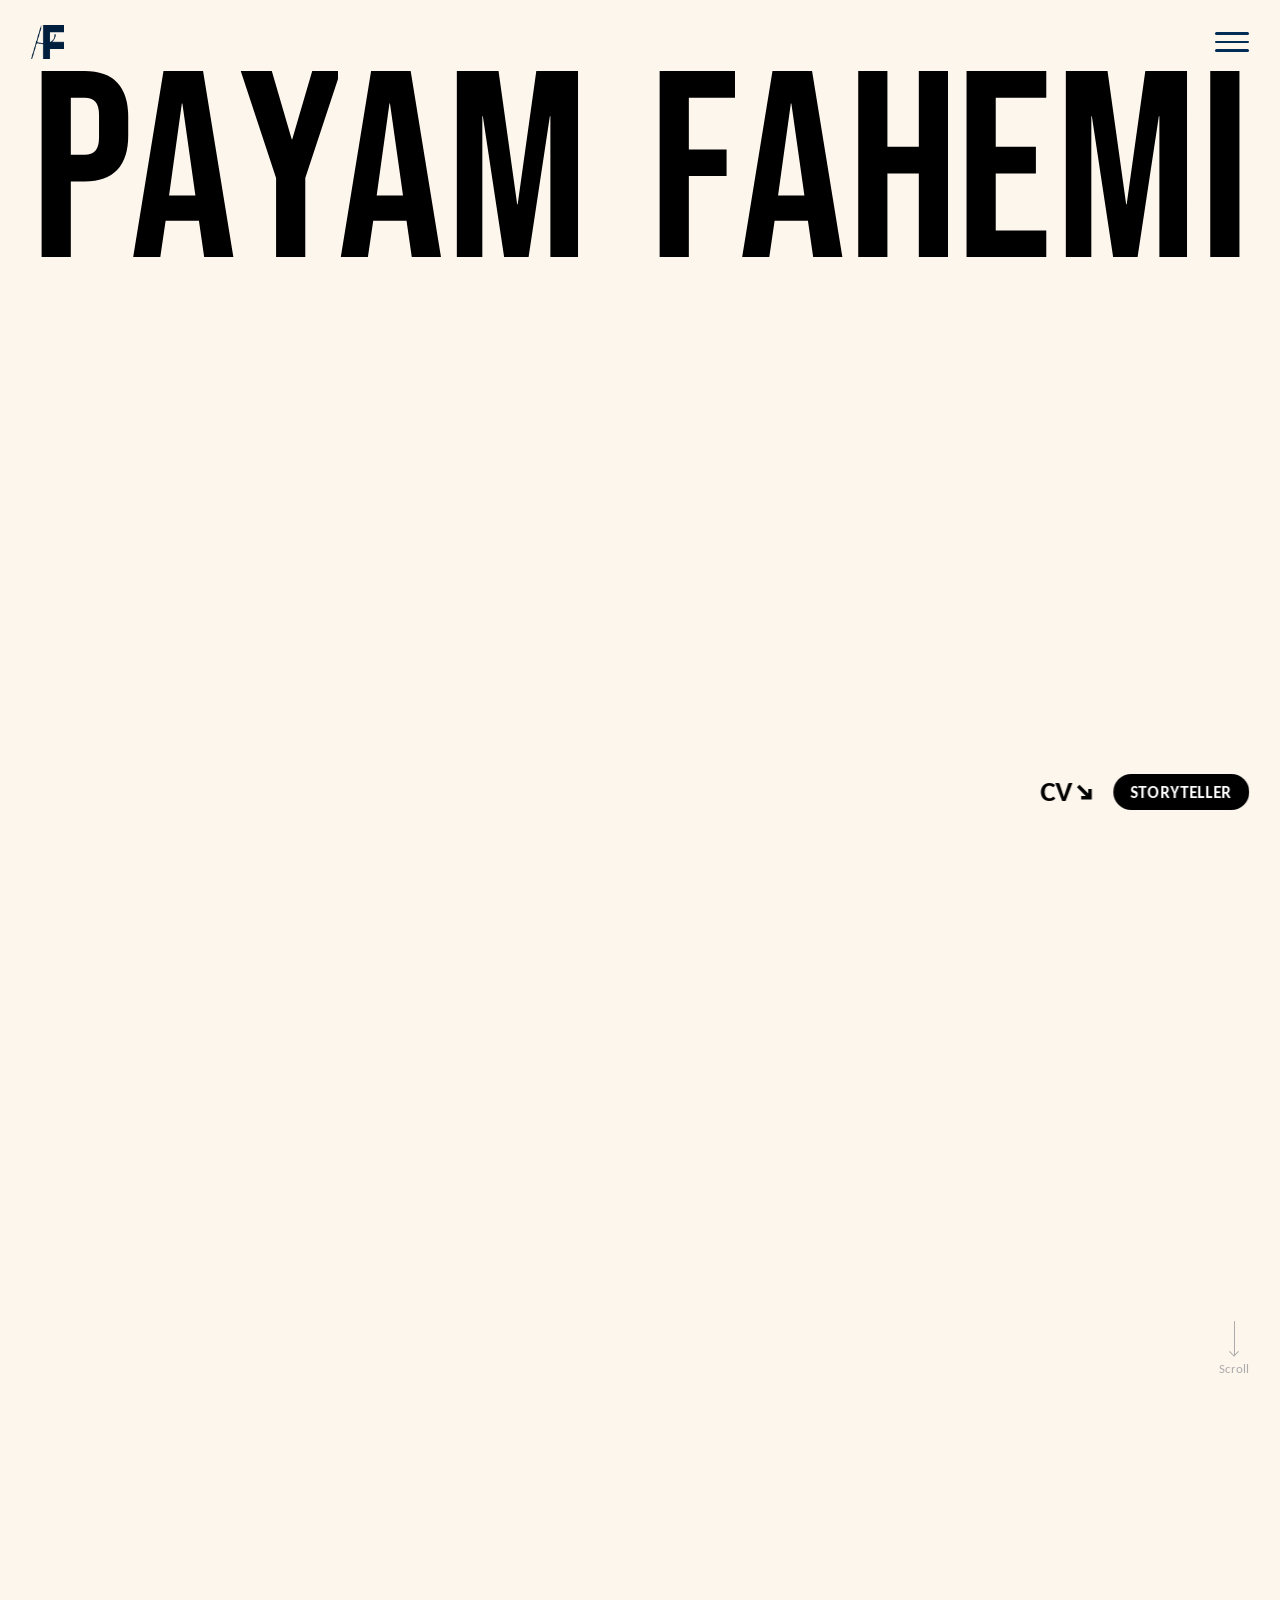
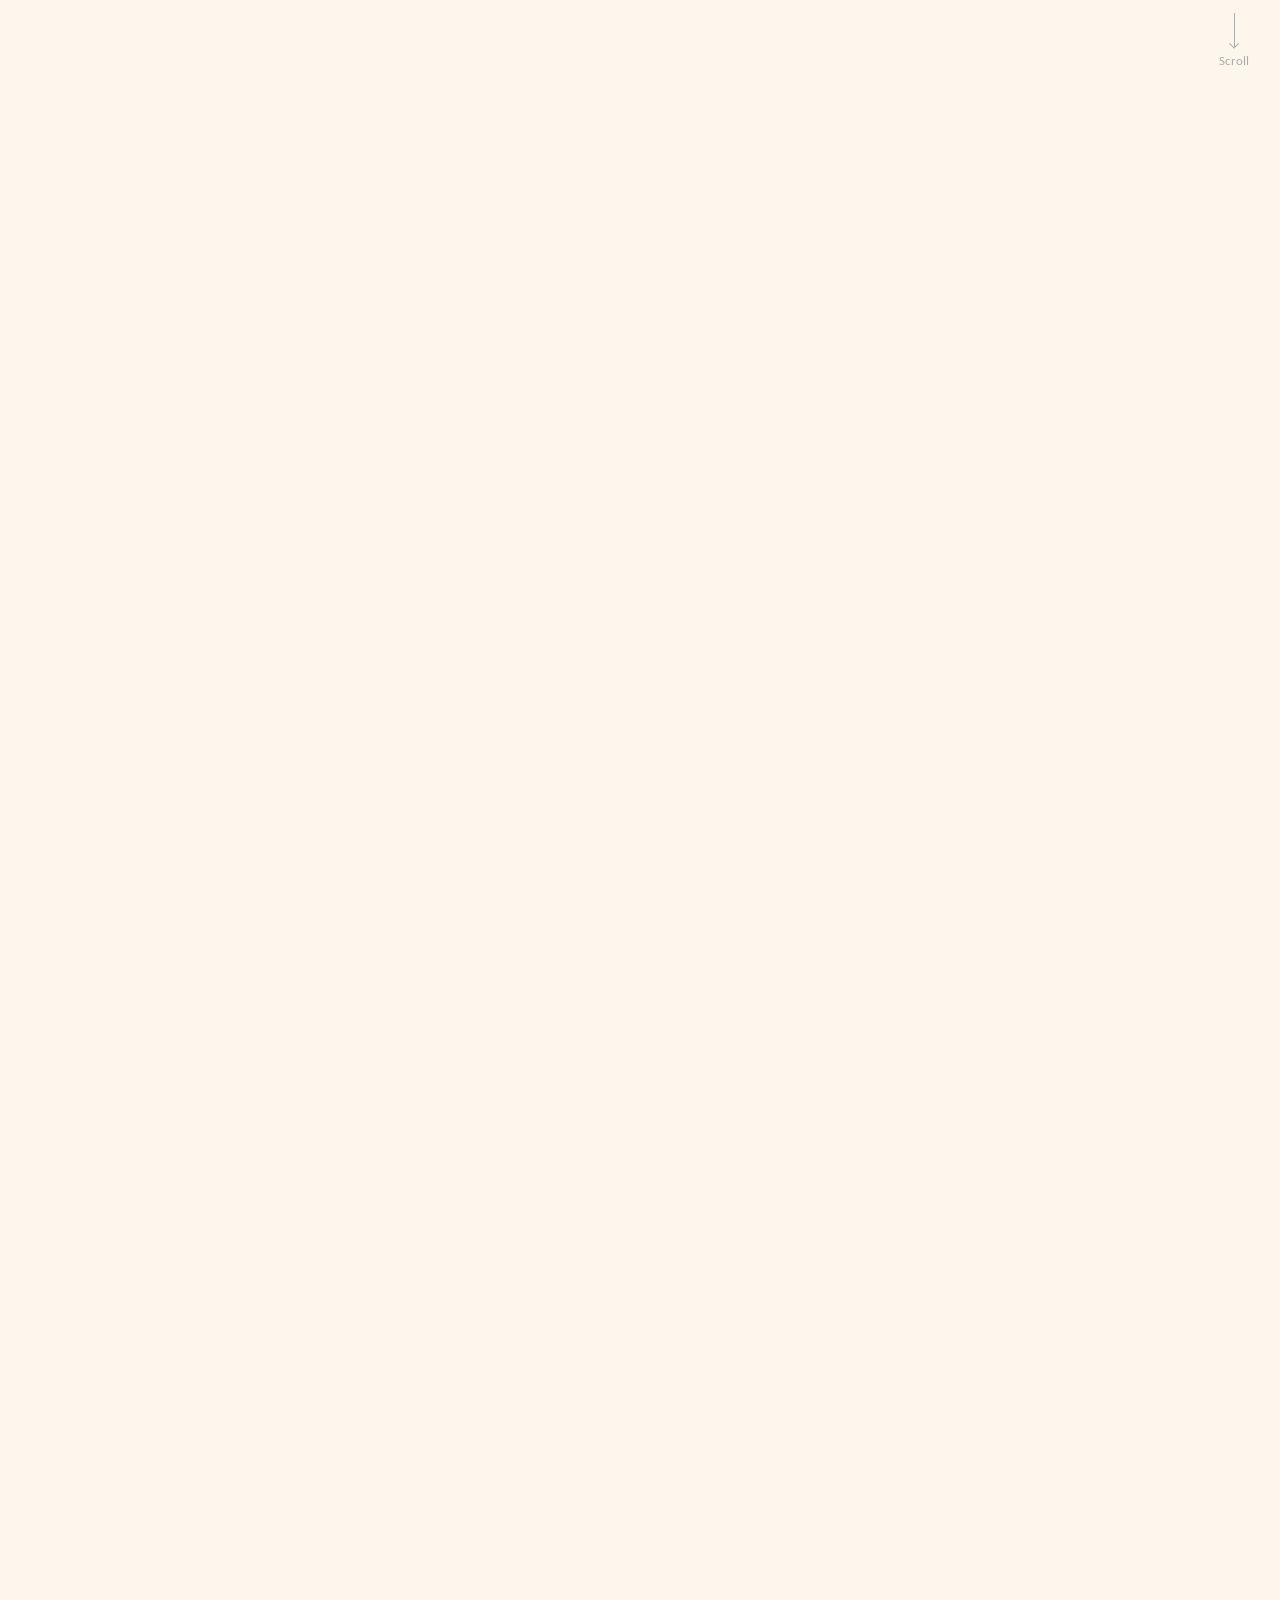
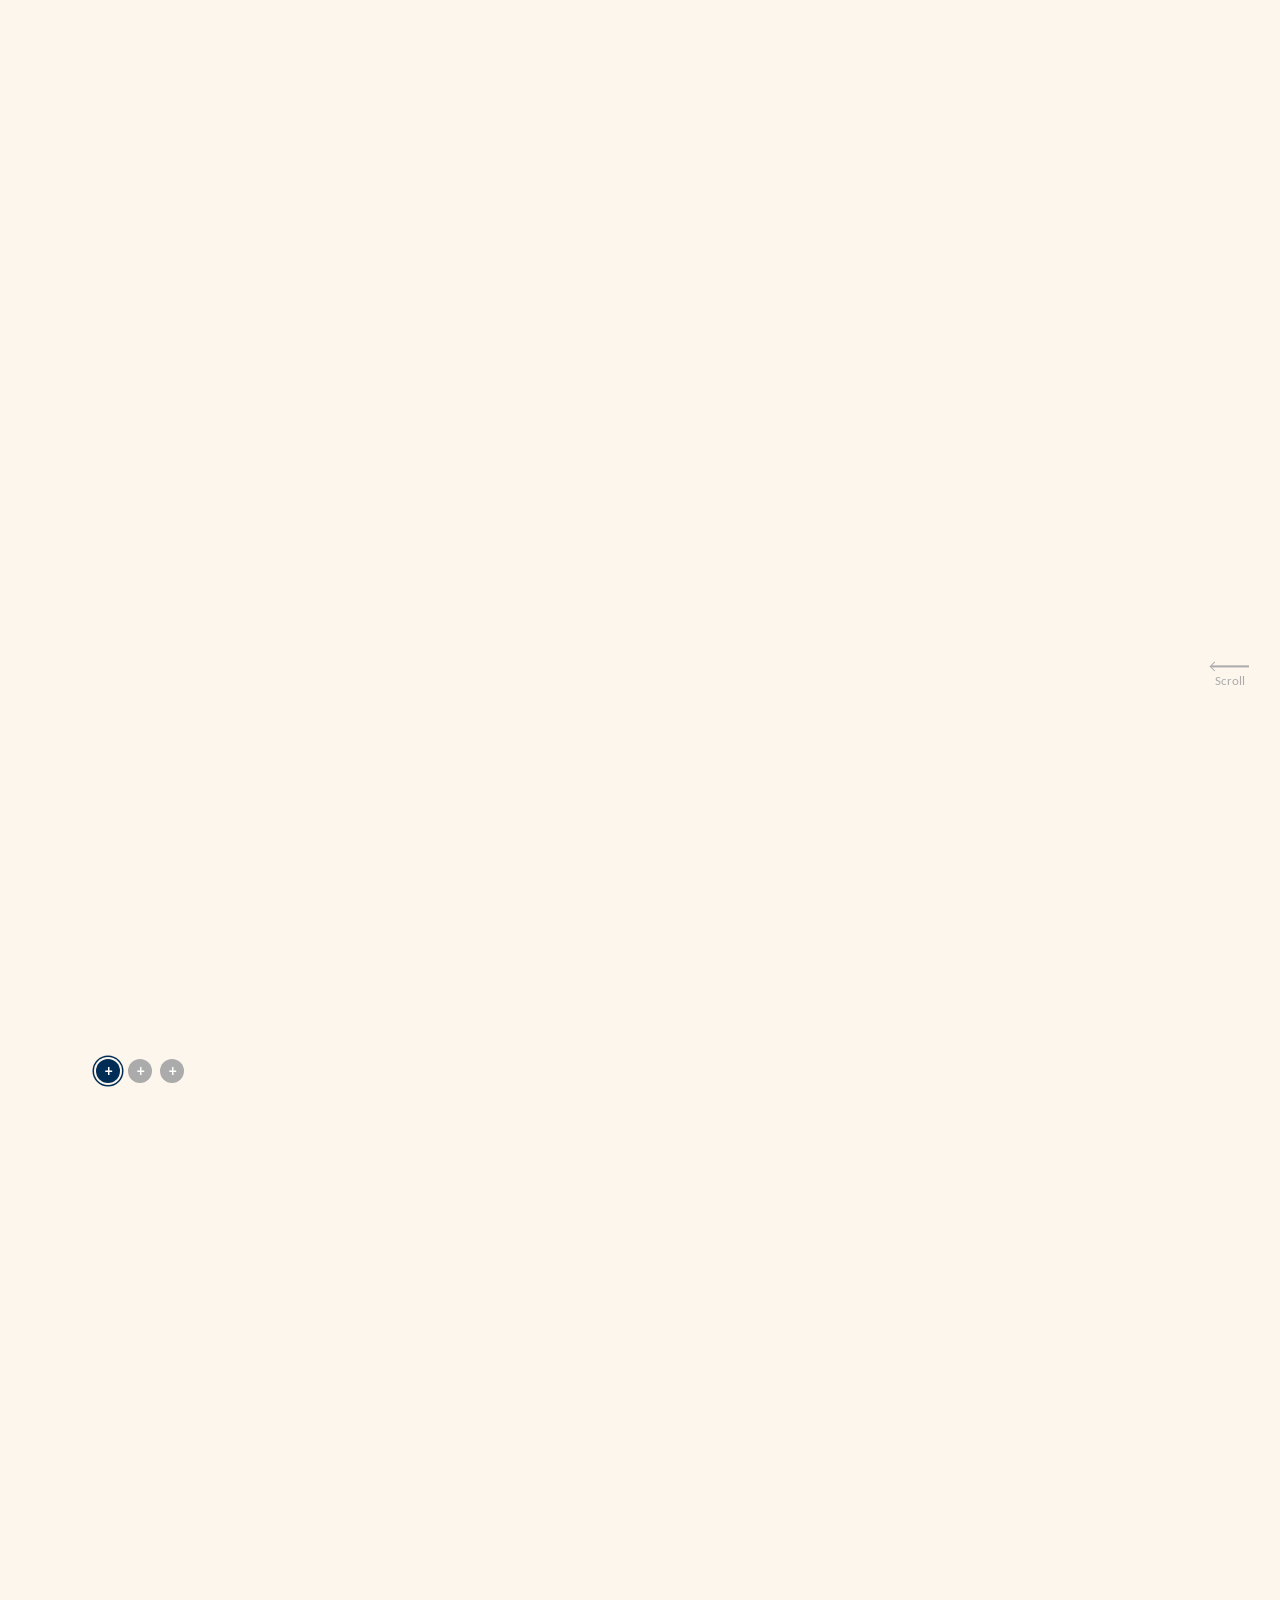
==== commit 2a9e2a74: "Update index.html" ====
--- a/index.html
+++ b/index.html
@@ -5,7 +5,9 @@
   <meta name="viewport" content="width=device-width, initial-scale=1">
   <title>Payam Fahemi — Architect · BIM Coordinator</title>
   <meta name="description" content="Payam Fahemi — Architect, BIM Coordinator and BIM & Digital Information Manager based in Milan.">
-  <link rel="icon" href="Source/MAIN_Logo.png">
+  <link rel="icon" type="image/png" sizes="96x96" href="/favicon.png">
+  <link rel="icon" href="/favicon.ico" sizes="48x48">
+  <link rel="apple-touch-icon" href="/apple-touch-icon.png">
   <link rel="preload" href="fonts/BebasNeue-Regular.woff2" as="font" type="font/woff2" crossorigin>
   <link rel="stylesheet" href="style.css">
 </head>
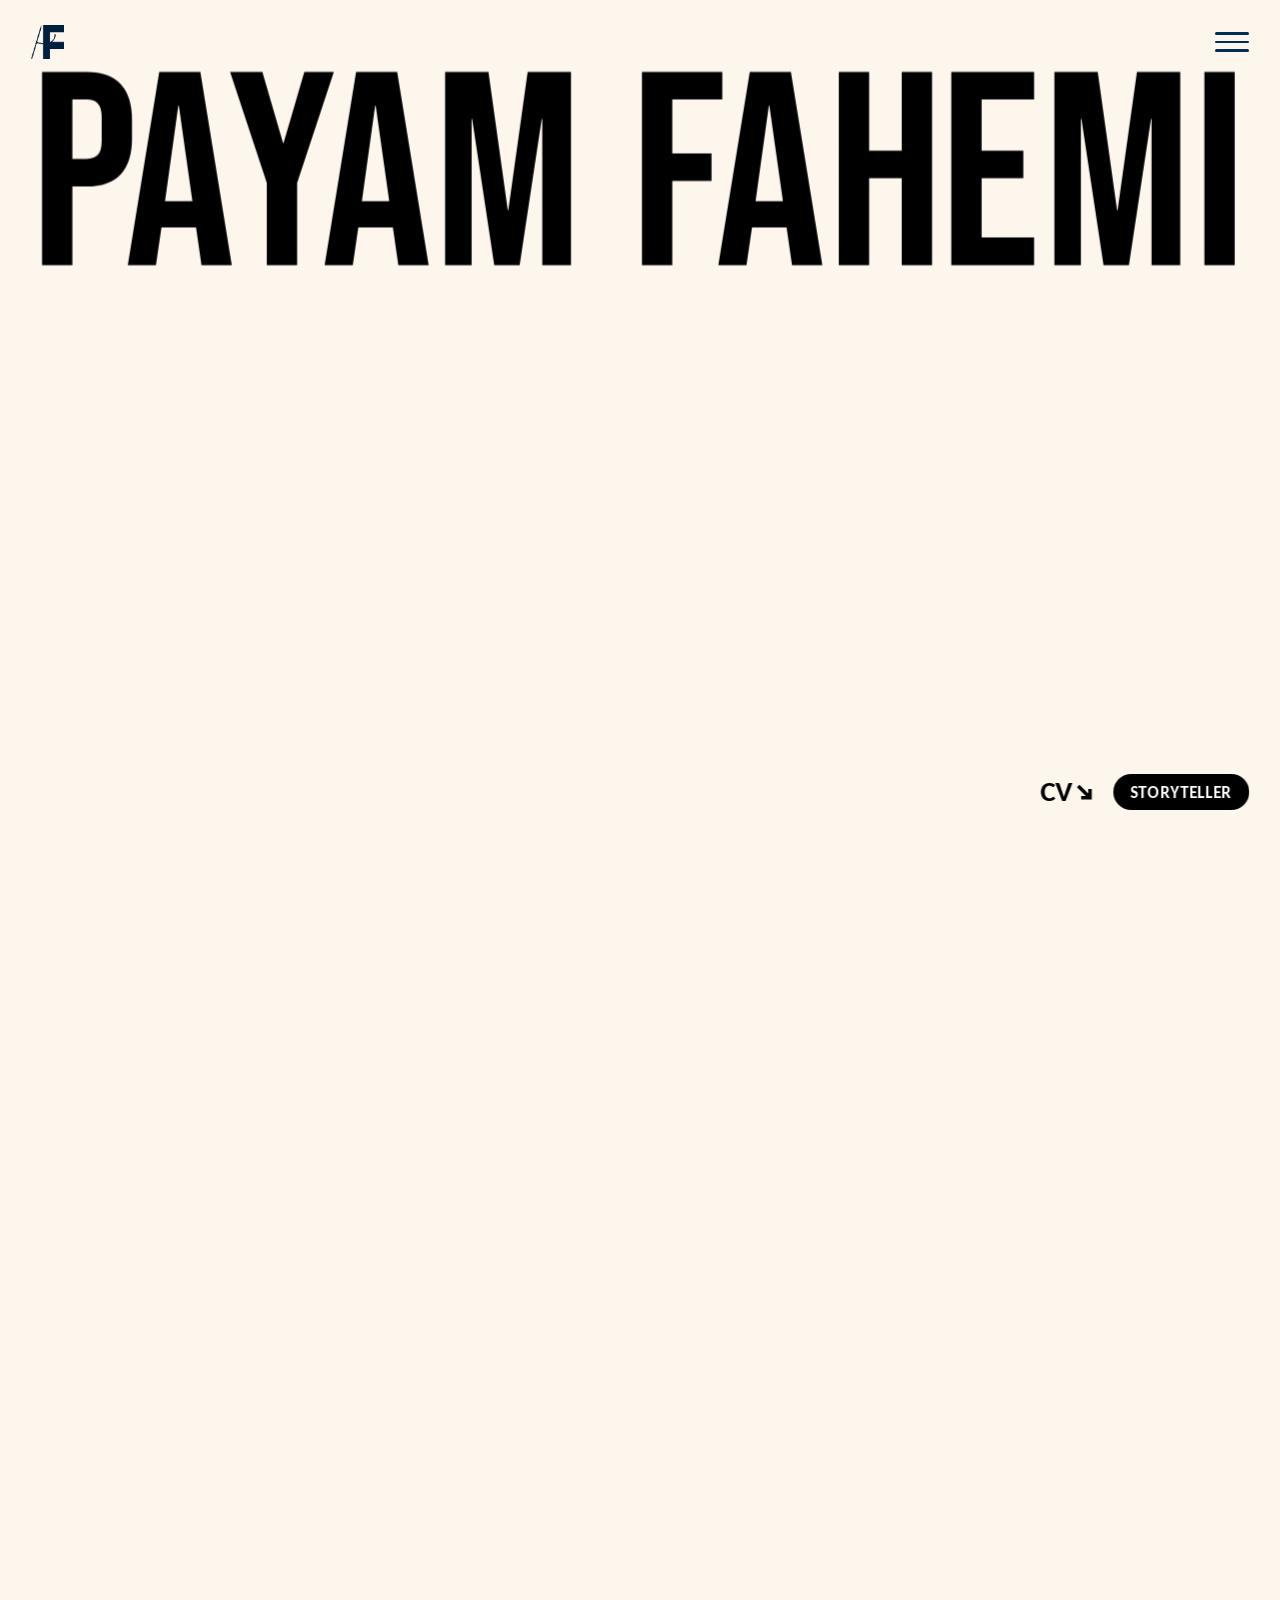
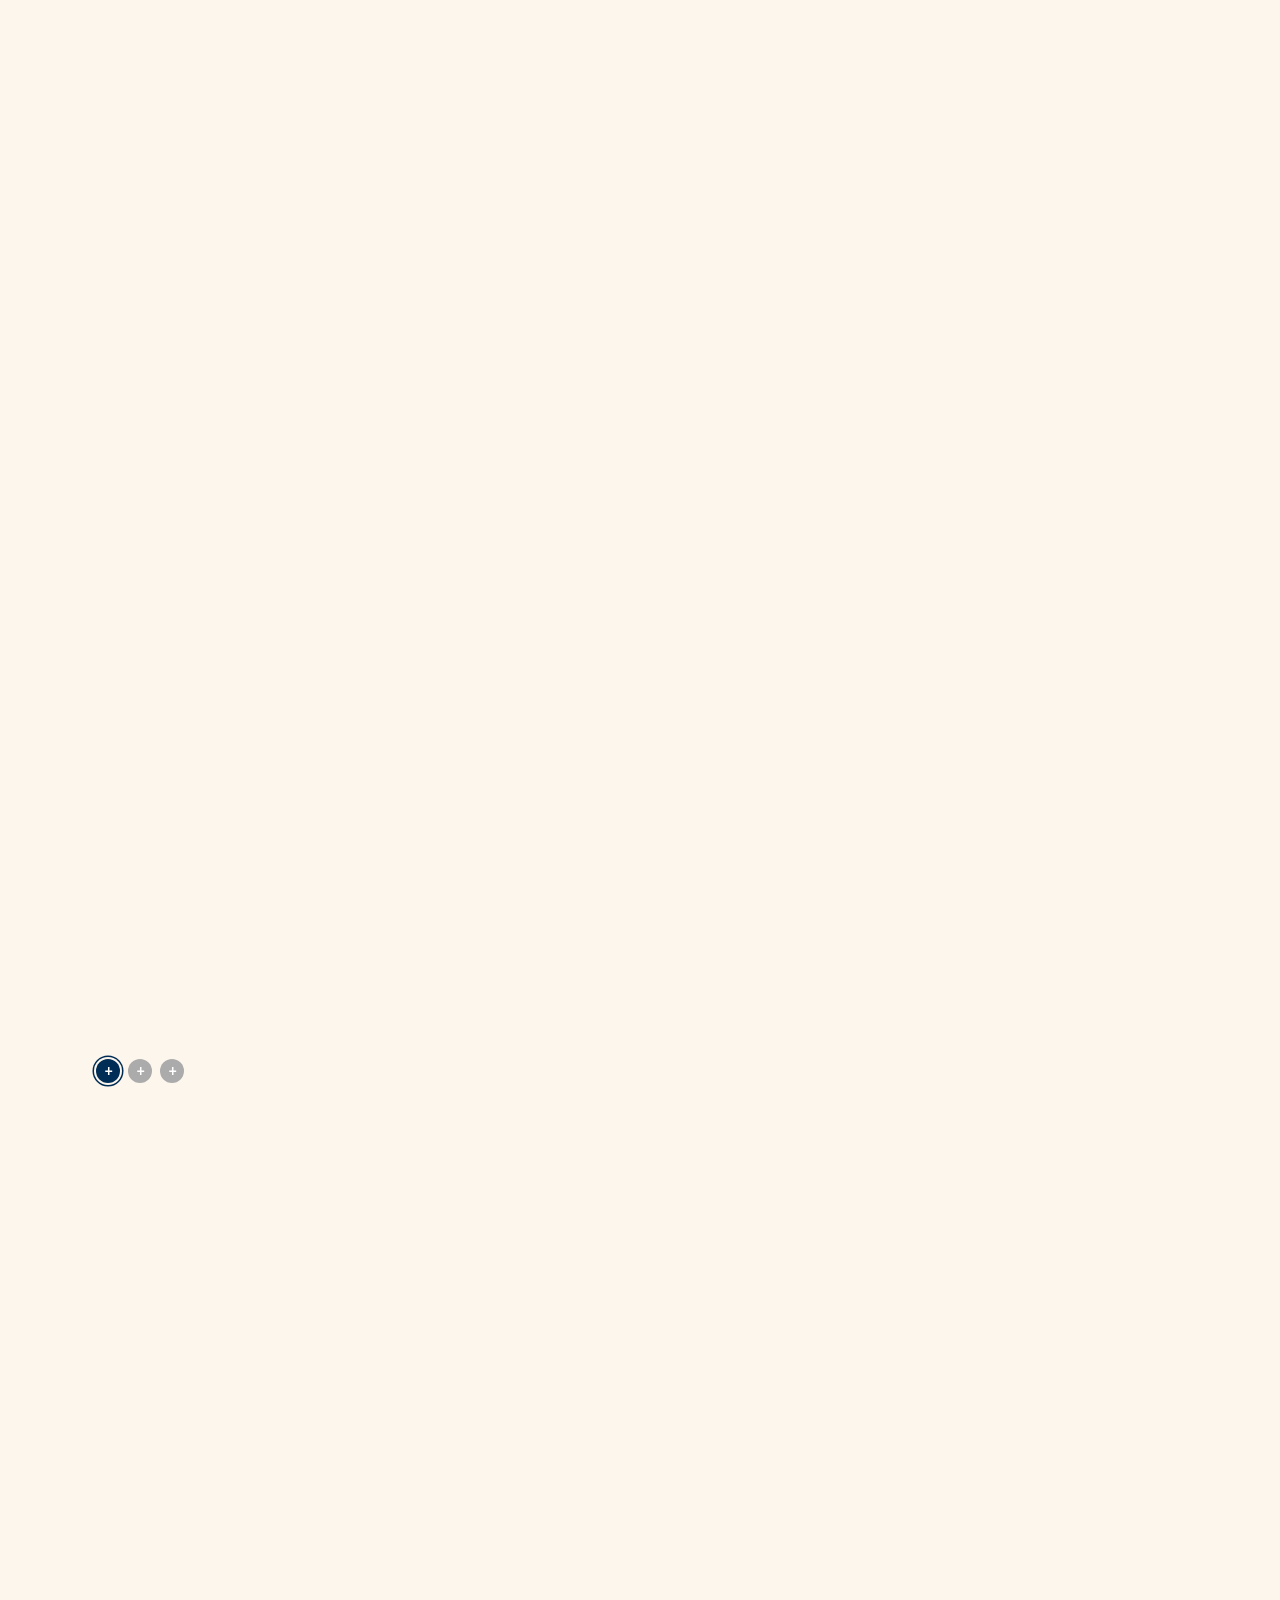
==== commit cb28e5af: "Add files via upload" ====
--- a/index.html
+++ b/index.html
@@ -62,7 +62,6 @@
           </div>
 
         </div>
-        <span class="scroll-cue" data-dir="down"><i></i><span>Scroll</span></span>
       </div>
     </section>
 
@@ -79,7 +78,6 @@
           <button class="net-core" aria-label="Show all solutions">+</button>
         </div>
         <div class="sol-panels"></div>
-        <span class="scroll-cue" data-dir="down"><i></i><span>Scroll</span></span>
       </div>
     </section>
 
@@ -91,7 +89,6 @@
         <h2 class="sec-title" data-title="KEY PROJECTS"></h2>
         <div class="kp-wrap"></div>
         <div class="kp-dots"></div>
-        <span class="scroll-cue" data-dir="left"><i></i><span>Scroll</span></span>
       </div>
     </section>
 
--- a/style.css
+++ b/style.css
@@ -7,7 +7,7 @@
    03  SHARED · header, logo, menu
    04  SHARED · flying titles
    05  SHARED · buttons, links, arrows
-   06  SHARED · curtain reveals & scroll cue
+   06  SHARED · curtain reveals
    07  SHARED · pinned sections (scroll scenes)
    08  SHARED · pop-up cards
    10  MAIN · hero & about
@@ -225,10 +225,12 @@
   font-family: var(--font-head); font-size: var(--fs-2); line-height: 1; color: var(--black);
   pointer-events: auto;
 }
-.flyer-name .ltr { display: inline-block; overflow: hidden; vertical-align: top; }
-.flyer-name .ltr > span { display: inline-block; transform: translateY(105%); animation: ltr-rise 1.4s var(--ease) forwards; animation-delay: calc(.25s + var(--i) * 45ms); }
-.flyer-name .sp { display: inline-block; width: .22em; }
-@keyframes ltr-rise { to { transform: translateY(0); } }
+.flyer-name .fp { display: inline-block; opacity: 0; animation: focus-pull 3.4s cubic-bezier(.25, 1, .5, 1) .3s forwards; }
+@keyframes focus-pull {
+  from { opacity: 0; filter: blur(.085em); transform: scale(1.03); }
+  60%  { opacity: 1; }
+  to   { opacity: 1; filter: none; transform: none; }
+}
 
 /* hero buttons (CV + Storyteller) */
 .flyer-cta { pointer-events: auto; }
@@ -286,7 +288,7 @@
 
 
 /* =====================================================================
-   06  SHARED · CURTAIN REVEALS & SCROLL CUE
+   06  SHARED · CURTAIN REVEALS
    ---------------------------------------------------------------------
    .rv        → vertical curtain (rises from bottom to top)
    .rv-x      → horizontal curtain (left to right)
@@ -305,26 +307,6 @@
 .rv-x.is-on { clip-path: inset(0 0 0 0); }
 .rv-fade { opacity: 0; transition: opacity .8s var(--ease); }
 .rv-fade.is-on { opacity: 1; }
-
-/* scroll cue: small gray arrow + "Scroll" */
-.scroll-cue {
-  position: absolute; right: var(--pad); top: 50%; transform: translateY(-50%);
-  display: flex; flex-direction: column; align-items: center; gap: 6px;
-  color: var(--gray); font-size: var(--fs-4); z-index: 5;
-  transition: opacity .5s var(--ease);
-}
-.scroll-cue i { position: relative; display: block; background: var(--gray); animation: cue 2.2s var(--ease) infinite; }
-.scroll-cue[data-dir="down"] i, .scroll-cue[data-dir="up"] i { width: 1.5px; height: 34px; }
-.scroll-cue[data-dir="left"] i, .scroll-cue[data-dir="right"] i { width: 38px; height: 1.5px; }
-.scroll-cue i::after {
-  content: ""; position: absolute; width: 7px; height: 7px; border: solid var(--gray); border-width: 1.5px 1.5px 0 0;
-}
-.scroll-cue[data-dir="down"]  i::after { left: 50%; bottom: 0;  transform: translate(-50%, 0) rotate(135deg); }
-.scroll-cue[data-dir="up"]    i::after { left: 50%; top: 0;     transform: translate(-50%, 0) rotate(-45deg); }
-.scroll-cue[data-dir="right"] i::after { right: 0; top: 50%;    transform: translate(0, -50%) rotate(45deg); }
-.scroll-cue[data-dir="left"]  i::after { left: 0;  top: 50%;    transform: translate(0, -50%) rotate(-135deg); }
-@keyframes cue { 0%,100% { opacity: .35; } 50% { opacity: 1; } }
-.scroll-cue.is-off { opacity: 0; }
 
 
 /* =====================================================================
@@ -621,7 +603,6 @@
 }
 .cert-dots button::before { content: "+"; }
 .cert-dots button.is-on { background: var(--navy); }
-.sec-certs .scroll-cue { display: none; }
 
 @media (min-width: 900px) and (min-height: 560px) {
   .sec-certs .stage { padding: 0; display: block; }
@@ -633,7 +614,6 @@
   .cert-img img { max-height: 100%; }
   .cert-card { height: 100%; padding-top: 34%; }
   .cert-dots { position: absolute; left: 8.5vw; bottom: 6vh; padding: 0; }
-  .sec-certs .scroll-cue { display: flex; right: 2.4vw; }
 }
 
 
@@ -650,9 +630,6 @@
 .st-intro-panel.is-on { clip-path: inset(0 0 0 0); }
 .st-intro-panel h1 { font-size: var(--fs-3); font-weight: 700; letter-spacing: .04em; }
 .st-intro-panel p { font-size: var(--fs-4); }
-.st-intro-panel .scroll-cue { top: auto; bottom: 4vh; right: 50%; transform: translateX(50%); }
-.st-intro-panel .scroll-cue i, .st-intro-panel .scroll-cue i::after { background-color: var(--white); border-color: var(--white); }
-.st-intro-panel .scroll-cue span { display: none; }
 
 .st-list .stage { background: var(--white); display: grid; place-items: center; }
 .st-chapters { display: flex; flex-direction: column; align-items: center; text-align: center; }
@@ -899,7 +876,6 @@
   body.page-certificates .hdr,
   body.page-project .hdr { background: var(--seashell); }
   .side-menu { display: none; }
-  .scroll-cue { display: none; }
 }
 
 
